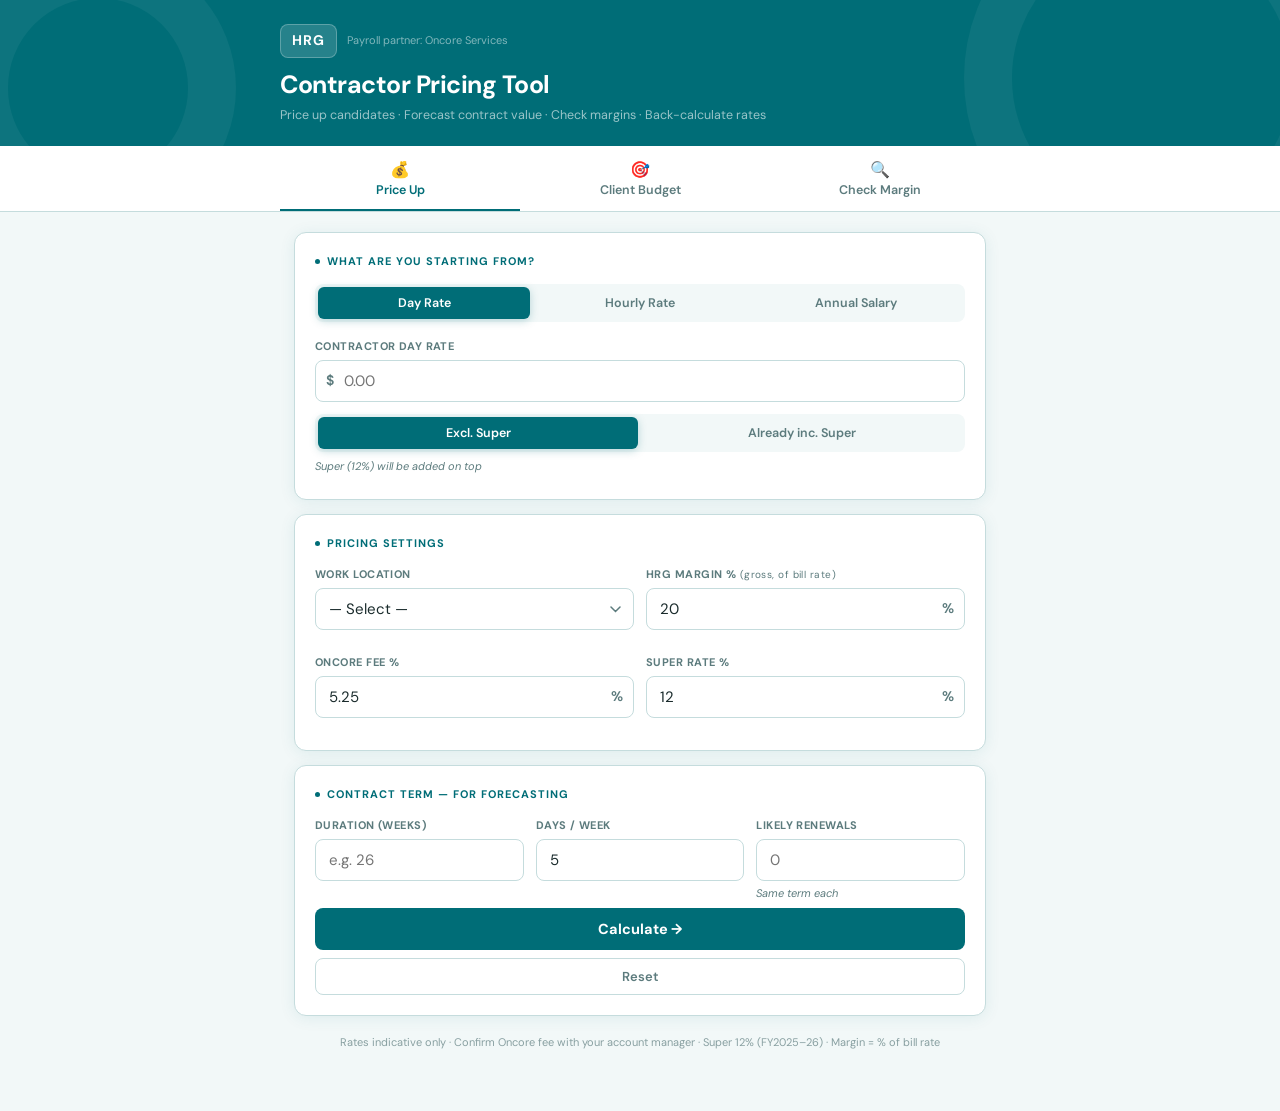
==== index.html @ c8c790e3 "Add files via upload" ====
<!DOCTYPE html>
<html lang="en">
<head>
<meta charset="UTF-8">
<meta name="viewport" content="width=device-width, initial-scale=1.0">
<title>HRG Contractor Pricing Tool</title>
<link href="https://fonts.googleapis.com/css2?family=DM+Sans:wght@300;400;500;600;700&family=DM+Mono:wght@400;500&display=swap" rel="stylesheet">
<style>
:root {
  --teal:#006D77;--teal-dark:#004E56;--teal-light:#E3F3F4;
  --slate:#1A2B2C;--muted:#5C7B7D;--border:#C5DCDD;
  --bg:#F2F8F8;--white:#FFFFFF;
  --good:#059669;--good-bg:#ECFDF5;--good-bd:#A7F3D0;
  --warn:#D97706;--warn-bg:#FFFBEB;--warn-bd:#FDE68A;
  --bad:#DC2626;--bad-bg:#FEF2F2;--bad-bd:#FECACA;
  --r:12px;--r-sm:8px;--sh:0 2px 16px rgba(0,109,119,0.09);
}
*{box-sizing:border-box;margin:0;padding:0;}
body{font-family:'DM Sans',sans-serif;background:var(--bg);color:var(--slate);font-size:15px;line-height:1.55;min-height:100vh;}
header{background:var(--teal);padding:24px 20px 20px;position:relative;overflow:hidden;}
header::before,header::after{content:'';position:absolute;border-radius:50%;border:48px solid rgba(255,255,255,0.05);}
header::before{width:280px;height:280px;top:-110px;right:-60px;}
header::after{width:180px;height:180px;bottom:-80px;left:-40px;}
.hdr{position:relative;z-index:1;max-width:720px;margin:0 auto;}
.hdr-top{display:flex;align-items:center;gap:10px;margin-bottom:8px;}
.badge{background:rgba(255,255,255,0.15);border:1px solid rgba(255,255,255,0.25);color:white;font-weight:700;font-size:14px;letter-spacing:0.06em;padding:5px 11px;border-radius:var(--r-sm);}
.partner{font-size:11px;color:rgba(255,255,255,0.5);}
header h1{font-size:clamp(19px,5vw,25px);font-weight:700;color:white;letter-spacing:-0.02em;}
header p{font-size:12.5px;color:rgba(255,255,255,0.6);margin-top:2px;}
.sc-bar{background:var(--white);border-bottom:1px solid var(--border);overflow-x:auto;scrollbar-width:none;}
.sc-bar::-webkit-scrollbar{display:none;}
.sc-inner{max-width:720px;margin:0 auto;display:flex;}
.sc-btn{flex:1;min-width:110px;padding:13px 8px 11px;border:none;background:none;font-family:'DM Sans',sans-serif;font-size:12.5px;font-weight:600;color:var(--muted);cursor:pointer;border-bottom:2.5px solid transparent;transition:all 0.16s;text-align:center;}
.sc-btn:hover{color:var(--teal);}
.sc-btn.active{color:var(--teal);border-bottom-color:var(--teal);}
.sc-icon{display:block;font-size:16px;margin-bottom:2px;}
main{max-width:720px;margin:0 auto;padding:20px 14px 60px;}
.panel{display:none;}.panel.active{display:block;}
.card{background:var(--white);border:1px solid var(--border);border-radius:var(--r);padding:20px;margin-bottom:14px;box-shadow:var(--sh);}
.ctitle{font-size:11px;font-weight:700;letter-spacing:0.09em;text-transform:uppercase;color:var(--teal);margin-bottom:14px;display:flex;align-items:center;gap:7px;}
.ctitle::before{content:'';display:block;width:5px;height:5px;border-radius:50%;background:var(--teal);flex-shrink:0;}
.seg{display:flex;gap:4px;background:var(--bg);border-radius:var(--r-sm);padding:3px;margin-bottom:16px;}
.seg-btn{flex:1;padding:8px 6px;border:none;border-radius:6px;background:transparent;font-family:'DM Sans',sans-serif;font-size:12.5px;font-weight:600;color:var(--muted);cursor:pointer;transition:all 0.15s;text-align:center;}
.seg-btn.active{background:var(--teal);color:white;box-shadow:0 2px 8px rgba(0,109,119,0.25);}
.g2{display:grid;grid-template-columns:1fr 1fr;gap:12px;}
.g3{display:grid;grid-template-columns:1fr 1fr 1fr;gap:12px;}
@media(max-width:480px){.g3{grid-template-columns:1fr 1fr;}}
.fr{margin-bottom:12px;}.fr:last-child{margin-bottom:0;}
label{display:block;font-size:11px;font-weight:700;text-transform:uppercase;letter-spacing:0.04em;color:var(--muted);margin-bottom:5px;}
.iw{position:relative;}
.ipfx{position:absolute;left:11px;top:50%;transform:translateY(-50%);color:var(--muted);font-weight:600;font-size:14px;pointer-events:none;}
.isfx{position:absolute;right:11px;top:50%;transform:translateY(-50%);color:var(--muted);font-weight:600;font-size:14px;pointer-events:none;}
input[type=number],select{width:100%;padding:10px 13px;border:1.5px solid var(--border);border-radius:var(--r-sm);font-family:'DM Sans',sans-serif;font-size:15px;color:var(--slate);background:var(--white);outline:none;transition:border-color 0.14s;-moz-appearance:textfield;appearance:none;}
input[type=number]::-webkit-inner-spin-button{-webkit-appearance:none;}
input:focus,select:focus{border-color:var(--teal);}
.hpfx input{padding-left:28px;}.hsfx input{padding-right:34px;}
select{background-image:url("data:image/svg+xml,%3Csvg xmlns='http://www.w3.org/2000/svg' width='11' height='7'%3E%3Cpath d='M1 1l4.5 4.5L10 1' stroke='%235C7B7D' stroke-width='1.5' fill='none' stroke-linecap='round'/%3E%3C/svg%3E");background-repeat:no-repeat;background-position:right 12px center;padding-right:32px;cursor:pointer;}
.hint{font-size:11px;color:var(--muted);margin-top:4px;font-style:italic;}
.btn{width:100%;padding:12px;background:var(--teal);color:white;border:none;border-radius:var(--r-sm);font-family:'DM Sans',sans-serif;font-size:14.5px;font-weight:700;cursor:pointer;transition:all 0.16s;margin-top:6px;}
.btn:hover{background:var(--teal-dark);box-shadow:0 4px 14px rgba(0,109,119,0.25);}
.btn:active{transform:scale(0.99);}
.btn-ghost{width:100%;padding:9px;background:transparent;color:var(--muted);border:1.5px solid var(--border);border-radius:var(--r-sm);font-family:'DM Sans',sans-serif;font-size:13px;font-weight:600;cursor:pointer;transition:all 0.14s;margin-top:8px;}
.btn-ghost:hover{border-color:var(--teal);color:var(--teal);}
.infobox{background:var(--teal-light);border:1px solid var(--border);border-left:3px solid var(--teal);border-radius:var(--r-sm);padding:10px 13px;font-size:12.5px;color:var(--muted);margin-bottom:14px;line-height:1.5;}
.infobox strong{color:var(--teal);}
/* Results */
.rhero{background:var(--teal);border-radius:var(--r);padding:20px;margin-bottom:14px;display:none;}
.rhero.show{display:block;animation:up 0.25s ease;}
.rh-lbl{font-size:10.5px;font-weight:700;letter-spacing:0.1em;text-transform:uppercase;color:rgba(255,255,255,0.55);margin-bottom:14px;}
.hg{display:grid;grid-template-columns:repeat(3,1fr);gap:10px;margin-bottom:16px;}
@media(max-width:400px){.hg{grid-template-columns:1fr 1fr;}}
.hn{background:rgba(255,255,255,0.1);border-radius:var(--r-sm);padding:12px 10px;text-align:center;}
.hn.hl{background:rgba(255,255,255,0.2);}
.hn .v{font-family:'DM Mono',monospace;font-size:clamp(15px,4vw,21px);font-weight:500;color:white;display:block;line-height:1.2;}
.hn.hl .v{font-size:clamp(18px,5vw,25px);}
.hn .l{font-size:10px;font-weight:700;color:rgba(255,255,255,0.5);text-transform:uppercase;letter-spacing:0.06em;display:block;margin-top:4px;}
.bkd{background:rgba(0,0,0,0.15);border-radius:var(--r-sm);overflow:hidden;}
.br{display:flex;align-items:center;padding:8px 13px;font-size:13px;border-bottom:1px solid rgba(255,255,255,0.05);}
.br:last-child{border-bottom:none;}
.br .n{flex:1;color:rgba(255,255,255,0.7);}
.br .p{color:rgba(255,255,255,0.4);font-size:11px;font-family:'DM Mono',monospace;margin-right:10px;}
.br .a{font-family:'DM Mono',monospace;color:white;font-weight:500;min-width:76px;text-align:right;}
.br.sub{background:rgba(255,255,255,0.07);}.br.sub .n{font-weight:700;color:white;}
.br.mr .n{color:#6EE7B7;font-weight:600;}.br.mr .a{color:#6EE7B7;font-weight:700;}
.br.bl{background:rgba(255,255,255,0.16);}.br.bl .n{font-weight:700;color:white;font-size:14px;}.br.bl .a{font-size:16px;font-weight:700;}
.gm-row{display:flex;align-items:center;justify-content:space-between;margin-top:13px;flex-wrap:wrap;gap:6px;}
.gm-pill{display:inline-flex;align-items:center;gap:5px;border-radius:20px;padding:4px 11px;font-size:12px;font-weight:700;}
.net-note{font-size:11px;color:rgba(255,255,255,0.45);}
/* Forecast */
.fcard{background:var(--white);border:1px solid var(--border);border-radius:var(--r);overflow:hidden;margin-bottom:14px;display:none;box-shadow:var(--sh);}
.fcard.show{display:block;animation:up 0.25s ease;}
.fc-hdr{background:var(--teal);padding:12px 18px;font-size:11px;font-weight:700;letter-spacing:0.09em;text-transform:uppercase;color:rgba(255,255,255,0.8);}
.ft{width:100%;border-collapse:collapse;}
.ft th{background:var(--teal-light);padding:8px 14px;font-size:11px;font-weight:700;text-transform:uppercase;letter-spacing:0.06em;color:var(--teal);text-align:right;border-bottom:1px solid var(--border);}
.ft th:first-child{text-align:left;}
.ft td{padding:9px 14px;font-size:13px;font-family:'DM Mono',monospace;text-align:right;color:var(--slate);border-bottom:1px solid var(--border);}
.ft td:first-child{font-family:'DM Sans',sans-serif;font-weight:600;color:var(--muted);text-align:left;}
.ft tr:last-child td{border-bottom:none;}
.ft tr.tot td{background:var(--teal-light);font-weight:700;color:var(--teal);}
.ft tr.tot td:first-child{color:var(--teal);}
.ft tr.net td{color:var(--good);font-weight:700;}
.ft tr.net td:first-child{color:var(--good);}
/* Margin check */
.mcr{background:var(--white);border:1.5px solid var(--border);border-radius:var(--r);overflow:hidden;margin-bottom:14px;display:none;box-shadow:var(--sh);}
.mcr.show{display:block;animation:up 0.25s ease;}
.mc-top{padding:18px 20px;display:flex;align-items:center;justify-content:space-between;border-bottom:1px solid var(--border);}
.mc-top.good{background:var(--good-bg);border-color:var(--good-bd);}
.mc-top.warn{background:var(--warn-bg);border-color:var(--warn-bd);}
.mc-top.bad{background:var(--bad-bg);border-color:var(--bad-bd);}
.mc-pct{font-family:'DM Mono',monospace;font-size:38px;font-weight:500;line-height:1;}
.mc-pct.good{color:var(--good);}.mc-pct.warn{color:var(--warn);}.mc-pct.bad{color:var(--bad);}
.mc-sub{font-size:11.5px;font-weight:600;color:var(--muted);margin-top:3px;}
.verd{font-size:10.5px;font-weight:700;letter-spacing:0.08em;text-transform:uppercase;padding:5px 11px;border-radius:20px;}
.verd.good{background:var(--good-bg);color:var(--good);border:1px solid var(--good-bd);}
.verd.warn{background:var(--warn-bg);color:var(--warn);border:1px solid var(--warn-bd);}
.verd.bad{background:var(--bad-bg);color:var(--bad);border:1px solid var(--bad-bd);}
.mc-rows{padding:14px 18px;}
.mc-row{display:flex;justify-content:space-between;padding:7px 0;border-bottom:1px solid var(--border);font-size:13px;}
.mc-row:last-child{border-bottom:none;}
.mc-row .mn{color:var(--muted);}.mc-row .mv{font-family:'DM Mono',monospace;font-weight:500;color:var(--slate);}
.mc-row.mct{font-weight:700;}.mc-row.mct .mn,.mc-row.mct .mv{color:var(--slate);}
.mc-row.mcm .mv{color:var(--good);font-weight:700;}.mc-row.mcm .mn{color:var(--good);font-weight:600;}
/* Back-calc result */
.bcr{background:var(--white);border:1.5px solid var(--border);border-radius:var(--r);display:none;margin-bottom:14px;box-shadow:var(--sh);overflow:hidden;}
.bcr.show{display:block;animation:up 0.25s ease;}
.bc-top{background:var(--teal);padding:16px 18px;}
.bc-ans{font-family:'DM Mono',monospace;font-size:32px;font-weight:500;color:white;}
.bc-lbl{font-size:12px;color:rgba(255,255,255,0.6);margin-top:2px;font-weight:600;}
.bc-rows{padding:14px 18px;}
@keyframes up{from{opacity:0;transform:translateY(10px);}to{opacity:1;transform:translateY(0);}}
.disc{text-align:center;font-size:11px;color:var(--muted);padding-top:4px;opacity:0.7;}
</style>
</head>
<body>

<header>
  <div class="hdr">
    <div class="hdr-top">
      <span class="badge">HRG</span>
      <span class="partner">Payroll partner: Oncore Services</span>
    </div>
    <h1>Contractor Pricing Tool</h1>
    <p>Price up candidates · Forecast contract value · Check margins · Back-calculate rates</p>
  </div>
</header>

<div class="sc-bar">
  <div class="sc-inner">
    <button class="sc-btn active" onclick="switchTab('price',this)"><span class="sc-icon">💰</span>Price Up</button>
    <button class="sc-btn" onclick="switchTab('budget',this)"><span class="sc-icon">🎯</span>Client Budget</button>
    <button class="sc-btn" onclick="switchTab('check',this)"><span class="sc-icon">🔍</span>Check Margin</button>
  </div>
</div>

<main>

<!-- ═══ TAB 1: PRICE UP ═══ -->
<div class="panel active" id="panel-price">

  <div class="card">
    <div class="ctitle">What are you starting from?</div>
    <div class="seg" id="seg-input">
      <button class="seg-btn active" onclick="setInputMode('day')">Day Rate</button>
      <button class="seg-btn" onclick="setInputMode('hourly')">Hourly Rate</button>
      <button class="seg-btn" onclick="setInputMode('salary')">Annual Salary</button>
    </div>

    <div id="rate-inputs">
      <div class="fr">
        <label id="rate-lbl">Contractor Day Rate</label>
        <div class="iw hpfx"><span class="ipfx">$</span>
          <input type="number" id="p-rate" placeholder="0.00" min="0" step="0.01" oninput="clearPrice()">
        </div>
      </div>
      <div class="seg" id="seg-super">
        <button class="seg-btn active" onclick="setSuperMode('excl')">Excl. Super</button>
        <button class="seg-btn" onclick="setSuperMode('incl')">Already inc. Super</button>
      </div>
      <p class="hint" id="super-hint" style="margin-top:-10px;margin-bottom:4px">Super (12%) will be added on top</p>
    </div>

    <div id="salary-inputs" style="display:none">
      <div class="fr">
        <label>Annual Base Salary</label>
        <div class="iw hpfx"><span class="ipfx">$</span>
          <input type="number" id="p-salary" placeholder="e.g. 180000" min="0" step="1000" oninput="clearPrice()">
        </div>
        <p class="hint">÷ 220 working days = equivalent contractor day rate</p>
      </div>
      <div class="fr">
        <label>Candidate is currently</label>
        <div class="seg" id="seg-loading">
          <button class="seg-btn active" onclick="setLoading(false)">Contractor / PAYG / ABN</button>
          <button class="seg-btn" onclick="setLoading(true)">Permanent / FTC</button>
        </div>
        <p class="hint" id="loading-hint">No loading — day rate is their market equivalent</p>
      </div>
    </div>
  </div>

  <div class="card">
    <div class="ctitle">Pricing settings</div>
    <div class="g2">
      <div class="fr">
        <label>Work Location</label>
        <select id="p-loc" onchange="clearPrice()">
          <option value="">— Select —</option>
          <option value="NSW">NSW — 5.45%</option>
          <option value="VIC">VIC — 6.85%</option>
          <option value="QLD">QLD — 4.95%</option>
          <option value="ACT">ACT — 6.85%</option>
          <option value="NT">NT — 5.50%</option>
          <option value="SA">SA — 4.95%</option>
          <option value="TAS">TAS — 6.00%</option>
          <option value="WA">WA — 5.50%</option>
          <option value="NZ">NZ / PRT Exempt</option>
        </select>
      </div>
      <div class="fr">
        <label>HRG Margin % <span style="font-weight:400;text-transform:none;font-size:10px">(gross, of bill rate)</span></label>
        <div class="iw hsfx"><input type="number" id="p-margin" value="20" min="1" max="99" step="0.5" oninput="clearPrice()"><span class="isfx">%</span></div>
      </div>
      <div class="fr">
        <label>Oncore Fee %</label>
        <div class="iw hsfx"><input type="number" id="p-oncore" value="5.25" min="0" max="20" step="0.05"><span class="isfx">%</span></div>
      </div>
      <div class="fr">
        <label>Super Rate %</label>
        <div class="iw hsfx"><input type="number" id="p-super" value="12" min="0" max="30" step="0.5"><span class="isfx">%</span></div>
      </div>
    </div>
  </div>

  <div class="card">
    <div class="ctitle">Contract Term — for forecasting</div>
    <div class="g3">
      <div class="fr">
        <label>Duration (weeks)</label>
        <input type="number" id="p-weeks" placeholder="e.g. 26" min="1" max="520" step="1" oninput="clearPrice()">
      </div>
      <div class="fr">
        <label>Days / Week</label>
        <input type="number" id="p-dpw" value="5" min="1" max="7" step="0.5" oninput="clearPrice()">
      </div>
      <div class="fr">
        <label>Likely Renewals</label>
        <input type="number" id="p-renew" placeholder="0" min="0" max="10" step="1" oninput="clearPrice()">
        <p class="hint">Same term each</p>
      </div>
    </div>
    <button class="btn" onclick="calcPrice()">Calculate →</button>
    <button class="btn-ghost" onclick="resetPrice()">Reset</button>
  </div>

  <div class="rhero" id="price-hero">
    <div class="rh-lbl" id="ph-lbl"></div>
    <div class="hg" id="ph-heroes"></div>
    <div class="bkd" id="ph-bkd"></div>
    <div class="gm-row">
      <span class="gm-pill" id="ph-gm"></span>
      <span class="net-note" id="ph-net"></span>
    </div>
  </div>

  <div class="fcard" id="price-fc">
    <div class="fc-hdr" id="fc-hdr"></div>
    <div style="overflow-x:auto"><table class="ft" id="fc-tbl"></table></div>
  </div>

</div>

<!-- ═══ TAB 2: CLIENT BUDGET ═══ -->
<div class="panel" id="panel-budget">

  <div class="infobox">
    The client has a <strong>maximum rate</strong> they'll pay. Enter it to find the highest contractor rate you can offer and still hit your margin.
  </div>

  <div class="card">
    <div class="ctitle">Client's maximum rate</div>
    <div class="seg">
      <button class="seg-btn active" id="bc-day" onclick="setBCMode('day')">Day Rate</button>
      <button class="seg-btn" id="bc-hr" onclick="setBCMode('hourly')">Hourly Rate</button>
    </div>
    <div class="fr">
      <label id="bc-rl">Client Bill Rate ($/day)</label>
      <div class="iw hpfx"><span class="ipfx">$</span>
        <input type="number" id="bc-rate" placeholder="0.00" min="0" step="0.01" oninput="clearBudget()">
      </div>
    </div>
    <div class="g2">
      <div class="fr">
        <label>Work Location</label>
        <select id="bc-loc" onchange="clearBudget()">
          <option value="">— Select —</option>
          <option value="NSW">NSW — 5.45%</option>
          <option value="VIC">VIC — 6.85%</option>
          <option value="QLD">QLD — 4.95%</option>
          <option value="ACT">ACT — 6.85%</option>
          <option value="NT">NT — 5.50%</option>
          <option value="SA">SA — 4.95%</option>
          <option value="TAS">TAS — 6.00%</option>
          <option value="WA">WA — 5.50%</option>
          <option value="NZ">NZ / PRT Exempt</option>
        </select>
      </div>
      <div class="fr">
        <label>HRG Margin % <span style="font-weight:400;text-transform:none;font-size:10px">(gross, of bill rate)</span></label>
        <div class="iw hsfx"><input type="number" id="bc-margin" value="20" min="1" max="99" step="0.5" oninput="clearBudget()"><span class="isfx">%</span></div>
      </div>
      <div class="fr">
        <label>Oncore Fee %</label>
        <div class="iw hsfx"><input type="number" id="bc-oncore" value="5.25" min="0" max="20" step="0.05"><span class="isfx">%</span></div>
      </div>
      <div class="fr">
        <label>Super Rate %</label>
        <div class="iw hsfx"><input type="number" id="bc-super" value="12" min="0" max="30" step="0.5"><span class="isfx">%</span></div>
      </div>
    </div>
    <button class="btn" onclick="calcBudget()">Find Max Contractor Rate →</button>
    <button class="btn-ghost" onclick="resetBudget()">Reset</button>
  </div>

  <div class="bcr" id="budget-res">
    <div class="bc-top">
      <div class="bc-ans" id="bc-ans"></div>
      <div class="bc-lbl" id="bc-lbl2"></div>
    </div>
    <div class="bc-rows" id="bc-rows"></div>
  </div>

</div>

<!-- ═══ TAB 3: CHECK MARGIN ═══ -->
<div class="panel" id="panel-check">

  <div class="infobox">
    Already have both rates agreed? Enter them to see your <strong>actual margin</strong> and whether this placement is profitable.
  </div>

  <div class="card">
    <div class="ctitle">Enter both rates</div>
    <div class="seg">
      <button class="seg-btn active" id="mc-day" onclick="setMCMode('day')">Day Rate</button>
      <button class="seg-btn" id="mc-hr" onclick="setMCMode('hourly')">Hourly Rate</button>
    </div>
    <div class="g2">
      <div class="fr">
        <label id="mc-crl">Candidate Rate inc. Super ($/day)</label>
        <div class="iw hpfx"><span class="ipfx">$</span>
          <input type="number" id="mc-cr" placeholder="0.00" min="0" step="0.01" oninput="clearCheck()">
        </div>
      </div>
      <div class="fr">
        <label id="mc-brl">Your Bill Rate to Client ($/day)</label>
        <div class="iw hpfx"><span class="ipfx">$</span>
          <input type="number" id="mc-br" placeholder="0.00" min="0" step="0.01" oninput="clearCheck()">
        </div>
      </div>
    </div>
    <div class="g2">
      <div class="fr">
        <label>Work Location</label>
        <select id="mc-loc" onchange="clearCheck()">
          <option value="">— Select —</option>
          <option value="NSW">NSW — 5.45%</option>
          <option value="VIC">VIC — 6.85%</option>
          <option value="QLD">QLD — 4.95%</option>
          <option value="ACT">ACT — 6.85%</option>
          <option value="NT">NT — 5.50%</option>
          <option value="SA">SA — 4.95%</option>
          <option value="TAS">TAS — 6.00%</option>
          <option value="WA">WA — 5.50%</option>
          <option value="NZ">NZ / PRT Exempt</option>
        </select>
      </div>
      <div class="fr">
        <label>Oncore Fee %</label>
        <div class="iw hsfx"><input type="number" id="mc-oncore" value="5.25" min="0" max="20" step="0.05"><span class="isfx">%</span></div>
      </div>
    </div>
    <button class="btn" onclick="calcCheck()">Check My Margin →</button>
    <button class="btn-ghost" onclick="resetCheck()">Reset</button>
  </div>

  <div class="mcr" id="check-res">
    <div class="mc-top" id="mc-top">
      <div>
        <div class="mc-pct" id="mc-pct"></div>
        <div class="mc-sub">Gross margin on bill rate</div>
      </div>
      <div class="verd" id="mc-verd"></div>
    </div>
    <div class="mc-rows" id="mc-rows"></div>
  </div>

</div>

<p class="disc">Rates indicative only · Confirm Oncore fee with your account manager · Super 12% (FY2025–26) · Margin = % of bill rate</p>

</main>

<script>
const PT={NSW:0.0545,VIC:0.0685,QLD:0.0495,ACT:0.0685,NT:0.055,SA:0.0495,TAS:0.06,WA:0.055,NZ:0};
const HPD=7.6;
let inputMode='day',superMode='excl',applyLoad=false,bcMode='day',mcMode='day';
const $=id=>document.getElementById(id);
const f=(n,d=2)=>n.toLocaleString('en-AU',{minimumFractionDigits:d,maximumFractionDigits:d});
const fd=n=>'$'+f(n,2);
const fp=(n,d=1)=>f(n*100,d)+'%';

function switchTab(name,btn){
  document.querySelectorAll('.panel').forEach(p=>p.classList.remove('active'));
  document.querySelectorAll('.sc-btn').forEach(b=>b.classList.remove('active'));
  $('panel-'+name).classList.add('active');
  btn.classList.add('active');
}

function setInputMode(m){
  inputMode=m;
  $('seg-input').querySelectorAll('.seg-btn').forEach((b,i)=>b.classList.toggle('active',['day','hourly','salary'][i]===m));
  $('rate-inputs').style.display=m==='salary'?'none':'block';
  $('salary-inputs').style.display=m==='salary'?'block':'none';
  $('rate-lbl').textContent=m==='hourly'?'Contractor Hourly Rate':'Contractor Day Rate';
  clearPrice();
}
function setSuperMode(m){
  superMode=m;
  $('seg-super').querySelectorAll('.seg-btn').forEach((b,i)=>b.classList.toggle('active',['excl','incl'][i]===m));
  $('super-hint').textContent=m==='excl'?'Super will be added on top':'Rate already includes super — no further super added';
  clearPrice();
}
function setLoading(v){
  applyLoad=v;
  $('seg-loading').querySelectorAll('.seg-btn').forEach((b,i)=>b.classList.toggle('active',[false,true][i]===v));
  $('loading-hint').textContent=v?'25% uplift applied — compensates for loss of perm entitlements':'No loading — rate is their current contractor market value';
  clearPrice();
}
function setBCMode(m){
  bcMode=m;
  $('bc-day').classList.toggle('active',m==='day');
  $('bc-hr').classList.toggle('active',m==='hourly');
  $('bc-rl').textContent=m==='day'?'Client Bill Rate ($/day)':'Client Bill Rate ($/hr)';
  clearBudget();
}
function setMCMode(m){
  mcMode=m;
  $('mc-day').classList.toggle('active',m==='day');
  $('mc-hr').classList.toggle('active',m==='hourly');
  const u=m==='day'?'$/day':'$/hr';
  $('mc-crl').textContent='Candidate Rate inc. Super ('+u+')';
  $('mc-brl').textContent='Your Bill Rate to Client ('+u+')';
  clearCheck();
}

function calcPrice(){
  const loc=$('p-loc').value;
  const margPct=parseFloat($('p-margin').value)/100;
  const oncPct=parseFloat($('p-oncore').value)/100;
  const supPct=parseFloat($('p-super').value)/100;
  const weeks=parseFloat($('p-weeks').value);
  const dpw=parseFloat($('p-dpw').value)||5;
  const renew=parseFloat($('p-renew').value)||0;
  if(!loc)return alert('Please select a work location.');
  if(isNaN(margPct)||margPct>=1)return alert('Please enter a valid margin %.');
  const pt=PT[loc]??0;

  // Resolve to day rate EXCL super
  let dayBase;
  if(inputMode==='salary'){
    const sal=parseFloat($('p-salary').value);
    if(isNaN(sal)||sal<=0)return alert('Please enter an annual salary.');
    dayBase=(sal/220)*(applyLoad?1.25:1);
  } else {
    const raw=parseFloat($('p-rate').value);
    if(isNaN(raw)||raw<=0)return alert('Please enter a rate.');
    const dayRaw=inputMode==='hourly'?raw*HPD:raw;
    dayBase=superMode==='incl'?dayRaw/(1+supPct):dayRaw;
  }

  const supAmt=dayBase*supPct;
  const ris=dayBase+supAmt;            // rate inc super
  const oncAmt=ris*oncPct;
  const ptAmt=ris*pt;
  const cost=ris+oncAmt+ptAmt;
  const bill=cost/(1-margPct);         // gross margin formula
  const margAmt=bill-cost;
  const hrBill=bill/HPD;
  const effGM=margAmt/bill;
  const netDay=margAmt-oncAmt;         // HRG keeps after paying Oncore

  const hero=$('price-hero');
  hero.classList.add('show');

  let lbl=loc+' · '+fp(margPct,1)+' HRG margin';
  if(inputMode==='salary') lbl+=(applyLoad?' · +25% loading':' · no loading');
  $('ph-lbl').textContent=lbl;

  $('ph-heroes').innerHTML=`
    <div class="hn"><span class="v">${fd(dayBase)}</span><span class="l">Candidate/day</span></div>
    <div class="hn hl"><span class="v">${fd(bill)}</span><span class="l">Bill Rate/day</span></div>
    <div class="hn"><span class="v">${fd(hrBill)}</span><span class="l">Bill Rate/hr</span></div>`;

  $('ph-bkd').innerHTML=`
    <div class="br"><span class="n">Candidate base rate /day</span><span class="p"></span><span class="a">${fd(dayBase)}</span></div>
    <div class="br"><span class="n">+ Super (${fp(supPct)})</span><span class="p"></span><span class="a">${fd(supAmt)}</span></div>
    <div class="br sub"><span class="n">Candidate inc. Super</span><span class="p"></span><span class="a">${fd(ris)}</span></div>
    <div class="br"><span class="n">+ Oncore fee</span><span class="p">${fp(oncPct)}</span><span class="a">${fd(oncAmt)}</span></div>
    <div class="br"><span class="n">+ Payroll Tax (${loc})</span><span class="p">${fp(pt)}</span><span class="a">${fd(ptAmt)}</span></div>
    <div class="br sub"><span class="n">Total cost to HRG</span><span class="p"></span><span class="a">${fd(cost)}</span></div>
    <div class="br mr"><span class="n">+ HRG Gross Margin</span><span class="p">${fp(margPct)} of bill rate</span><span class="a">${fd(margAmt)}</span></div>
    <div class="br bl"><span class="n">⚡ Bill Rate to Client</span><span class="p"></span><span class="a">${fd(bill)}</span></div>`;

  const gc=effGM>=0.18?'#6EE7B7':effGM>=0.12?'#FDE68A':'#FCA5A5';
  $('ph-gm').style.cssText=`color:${gc};border:1px solid ${gc}44;background:${gc}18`;
  $('ph-gm').textContent='✓ Effective GM: '+fp(effGM);
  $('ph-net').textContent='HRG nets after Oncore: '+fd(netDay)+'/day';

  // FORECAST
  if(!isNaN(weeks)&&weeks>0){
    const days=weeks*dpw;
    const totalBill=bill*days;
    const totalCost=cost*days;
    const totalOnc=oncAmt*days;
    const totalPT=ptAmt*days;
    const totalRIS=ris*days;
    const totalMarg=margAmt*days;
    const totalNet=netDay*days;
    const renewDays=renew*days;
    const totalWithRenew=days+renewDays;

    const fc=$('price-fc');
    fc.classList.add('show');
    $('fc-hdr').textContent=`${weeks}-week forecast · ${dpw} days/wk · ${Math.round(days)} days total`+(renew>0?` + ${renew}× renewal`:'');

    let renewRow='';
    if(renew>0){
      renewRow=`<tr class="net"><td>With ${renew} renewal(s) — total HRG net</td><td>—</td><td>—</td><td>${fd(netDay*totalWithRenew)}</td></tr>
      <tr class="net"><td>With ${renew} renewal(s) — total client billing</td><td>—</td><td>—</td><td>${fd(bill*totalWithRenew)}</td></tr>`;
    }
    $('fc-tbl').innerHTML=`
      <thead><tr><th>Item</th><th>Per Day</th><th>Per Week</th><th>Full Term (${Math.round(days)}d)</th></tr></thead>
      <tbody>
        <tr><td>Candidate cost (inc. Super)</td><td>${fd(ris)}</td><td>${fd(ris*dpw)}</td><td>${fd(totalRIS)}</td></tr>
        <tr><td>Oncore fee</td><td>${fd(oncAmt)}</td><td>${fd(oncAmt*dpw)}</td><td>${fd(totalOnc)}</td></tr>
        <tr><td>Payroll Tax (${loc})</td><td>${fd(ptAmt)}</td><td>${fd(ptAmt*dpw)}</td><td>${fd(totalPT)}</td></tr>
        <tr class="tot"><td>Total cost to HRG</td><td>${fd(cost)}</td><td>${fd(cost*dpw)}</td><td>${fd(totalCost)}</td></tr>
        <tr class="tot"><td>Client billing (revenue)</td><td>${fd(bill)}</td><td>${fd(bill*dpw)}</td><td>${fd(totalBill)}</td></tr>
        <tr><td>HRG gross margin (${fp(margPct,1)})</td><td>${fd(margAmt)}</td><td>${fd(margAmt*dpw)}</td><td>${fd(totalMarg)}</td></tr>
        <tr><td>Less Oncore</td><td>-${fd(oncAmt)}</td><td>-${fd(oncAmt*dpw)}</td><td>-${fd(totalOnc)}</td></tr>
        <tr class="net"><td>HRG net margin</td><td>${fd(netDay)}</td><td>${fd(netDay*dpw)}</td><td>${fd(totalNet)}</td></tr>
        ${renewRow}
      </tbody>`;
  }
}

function calcBudget(){
  const billRaw=parseFloat($('bc-rate').value);
  const loc=$('bc-loc').value;
  const margPct=parseFloat($('bc-margin').value)/100;
  const oncPct=parseFloat($('bc-oncore').value)/100;
  const supPct=parseFloat($('bc-super').value)/100;
  if(isNaN(billRaw)||billRaw<=0)return alert('Please enter a client bill rate.');
  if(!loc)return alert('Please select a work location.');
  if(margPct>=1)return alert('Margin must be less than 100%.');
  const pt=PT[loc]??0;

  const bill=bcMode==='hourly'?billRaw*HPD:billRaw;
  const billHr=bill/HPD;
  const cost=bill*(1-margPct);         // gross margin: cost = bill × (1-gm%)
  const margAmt=bill-cost;
  // cost = ris × (1 + pt + onc)
  const ris=cost/(1+pt+oncPct);
  const dayBase=ris/(1+supPct);
  const supAmt=ris-dayBase;
  const ptAmt=ris*pt;
  const oncAmt=ris*oncPct;
  const netDay=margAmt-oncAmt;
  const effGM=margAmt/bill;

  const res=$('budget-res');
  res.classList.add('show');
  $('bc-ans').textContent=fd(ris)+'/day  ·  '+fd(ris/HPD)+'/hr';
  $('bc-lbl2').textContent='Max contractor rate inc. Super — gives you '+fp(effGM)+' effective GM';

  $('bc-rows').innerHTML=`
    <div class="mc-row"><span class="mn">Client bill rate</span><span class="mv">${fd(bill)}/day · ${fd(billHr)}/hr</span></div>
    <div class="mc-row mct"><span class="mn">Max candidate inc. Super</span><span class="mv">${fd(ris)}/day</span></div>
    <div class="mc-row"><span class="mn">Base rate excl. Super (approx.)</span><span class="mv">${fd(dayBase)}/day · ${fd(dayBase/HPD)}/hr</span></div>
    <div class="mc-row"><span class="mn">Super component (${fp(supPct)})</span><span class="mv">${fd(supAmt)}/day</span></div>
    <div class="mc-row"><span class="mn">Payroll Tax — ${loc} (${fp(pt)})</span><span class="mv">${fd(ptAmt)}/day</span></div>
    <div class="mc-row"><span class="mn">Oncore Fee (${fp(oncPct)})</span><span class="mv">${fd(oncAmt)}/day</span></div>
    <div class="mc-row mct"><span class="mn">Total cost to HRG</span><span class="mv">${fd(cost)}/day</span></div>
    <div class="mc-row mcm"><span class="mn">HRG gross margin (${fp(margPct,1)})</span><span class="mv">${fd(margAmt)}/day</span></div>
    <div class="mc-row mcm"><span class="mn">HRG net after Oncore</span><span class="mv">+${fd(netDay)}/day · +${fd(netDay*5*48)}/yr est.</span></div>`;
}

function calcCheck(){
  const crRaw=parseFloat($('mc-cr').value);
  const brRaw=parseFloat($('mc-br').value);
  const loc=$('mc-loc').value;
  const oncPct=parseFloat($('mc-oncore').value)/100;
  if(isNaN(crRaw)||crRaw<=0)return alert('Please enter the candidate rate inc. Super.');
  if(isNaN(brRaw)||brRaw<=0)return alert('Please enter your bill rate.');
  if(!loc)return alert('Please select a work location.');
  const pt=PT[loc]??0;

  const cr=mcMode==='hourly'?crRaw*HPD:crRaw;
  const bill=mcMode==='hourly'?brRaw*HPD:brRaw;
  const ptAmt=cr*pt;
  const oncAmt=cr*oncPct;
  const cost=cr+ptAmt+oncAmt;
  const margAmt=bill-cost;
  const margPct=margAmt/bill;
  const netDay=margAmt-oncAmt;
  const annualNet=netDay*5*48;

  const cls=margPct>=0.15?'good':margPct>=0.08?'warn':'bad';
  const vv={good:'✓ Healthy',warn:'⚠ Thin margin',bad:'✗ Loss risk'};

  const res=$('check-res');
  res.classList.add('show');
  $('mc-top').className='mc-top '+cls;
  $('mc-pct').className='mc-pct '+cls;
  $('mc-pct').textContent=fp(margPct);
  $('mc-verd').className='verd '+cls;
  $('mc-verd').textContent=vv[cls];

  $('mc-rows').innerHTML=`
    <div class="mc-row"><span class="mn">Candidate rate inc. Super</span><span class="mv">${fd(cr)}/day</span></div>
    <div class="mc-row"><span class="mn">Payroll Tax — ${loc} (${fp(pt)})</span><span class="mv">${fd(ptAmt)}/day</span></div>
    <div class="mc-row"><span class="mn">Oncore Fee (${fp(oncPct)})</span><span class="mv">${fd(oncAmt)}/day</span></div>
    <div class="mc-row mct"><span class="mn">Total cost to HRG</span><span class="mv">${fd(cost)}/day</span></div>
    <div class="mc-row mct"><span class="mn">Your bill rate</span><span class="mv">${fd(bill)}/day</span></div>
    <div class="mc-row mcm"><span class="mn">Your gross margin</span><span class="mv">${fp(margPct,1)} · ${fd(margAmt)}/day</span></div>
    <div class="mc-row mcm"><span class="mn">HRG net after Oncore</span><span class="mv">+${fd(netDay)}/day · +${fd(annualNet)}/yr est.</span></div>
    ${margPct<0?'<div class="mc-row" style="color:var(--bad);font-weight:700;font-size:13px">⚠ Bill rate is below cost — this placement loses money.</div>':''}`;
}

function clearPrice(){$('price-hero').classList.remove('show');$('price-fc').classList.remove('show');}
function clearBudget(){$('budget-res').classList.remove('show');}
function clearCheck(){$('check-res').classList.remove('show');}

function resetPrice(){
  $('p-rate').value='';$('p-salary').value='';
  $('p-weeks').value='';$('p-dpw').value=5;$('p-renew').value='';
  $('p-loc').value='';$('p-margin').value=20;$('p-super').value=12;
  setInputMode('day');setSuperMode('excl');setLoading(false);clearPrice();
}
function resetBudget(){$('bc-rate').value='';$('bc-loc').value='';$('bc-margin').value=20;clearBudget();}
function resetCheck(){$('mc-cr').value='';$('mc-br').value='';$('mc-loc').value='';clearCheck();}
</script>
</body>
</html>
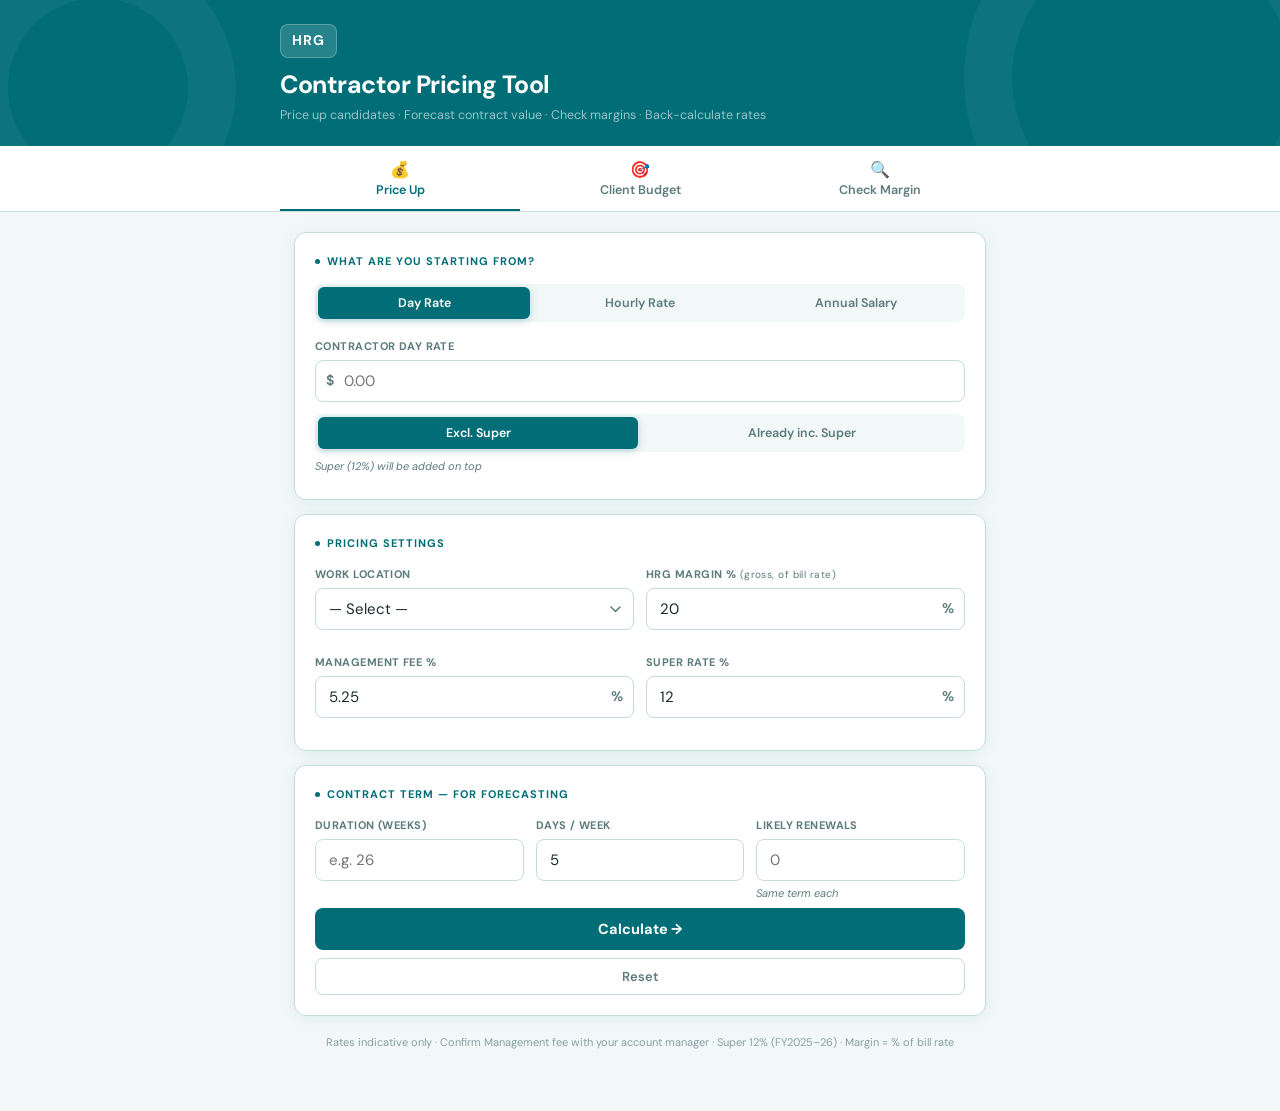
==== commit 30bd2f35: "Add files via upload" ====
--- a/index.html
+++ b/index.html
@@ -137,7 +137,7 @@
   <div class="hdr">
     <div class="hdr-top">
       <span class="badge">HRG</span>
-      <span class="partner">Payroll partner: Oncore Services</span>
+      
     </div>
     <h1>Contractor Pricing Tool</h1>
     <p>Price up candidates · Forecast contract value · Check margins · Back-calculate rates</p>
@@ -221,7 +221,7 @@
         <div class="iw hsfx"><input type="number" id="p-margin" value="20" min="1" max="99" step="0.5" oninput="clearPrice()"><span class="isfx">%</span></div>
       </div>
       <div class="fr">
-        <label>Oncore Fee %</label>
+        <label>Management Fee %</label>
         <div class="iw hsfx"><input type="number" id="p-oncore" value="5.25" min="0" max="20" step="0.05"><span class="isfx">%</span></div>
       </div>
       <div class="fr">
@@ -309,7 +309,7 @@
         <div class="iw hsfx"><input type="number" id="bc-margin" value="20" min="1" max="99" step="0.5" oninput="clearBudget()"><span class="isfx">%</span></div>
       </div>
       <div class="fr">
-        <label>Oncore Fee %</label>
+        <label>Management Fee %</label>
         <div class="iw hsfx"><input type="number" id="bc-oncore" value="5.25" min="0" max="20" step="0.05"><span class="isfx">%</span></div>
       </div>
       <div class="fr">
@@ -375,7 +375,7 @@
         </select>
       </div>
       <div class="fr">
-        <label>Oncore Fee %</label>
+        <label>Management Fee %</label>
         <div class="iw hsfx"><input type="number" id="mc-oncore" value="5.25" min="0" max="20" step="0.05"><span class="isfx">%</span></div>
       </div>
     </div>
@@ -396,7 +396,7 @@
 
 </div>
 
-<p class="disc">Rates indicative only · Confirm Oncore fee with your account manager · Super 12% (FY2025–26) · Margin = % of bill rate</p>
+<p class="disc">Rates indicative only · Confirm Management fee with your account manager · Super 12% (FY2025–26) · Margin = % of bill rate</p>
 
 </main>
 
@@ -487,7 +487,7 @@
   const margAmt=bill-cost;
   const hrBill=bill/HPD;
   const effGM=margAmt/bill;
-  const netDay=margAmt-oncAmt;         // HRG keeps after paying Oncore
+  const netDay=margAmt-oncAmt;         // HRG net after management fee
 
   const hero=$('price-hero');
   hero.classList.add('show');
@@ -505,7 +505,7 @@
     <div class="br"><span class="n">Candidate base rate /day</span><span class="p"></span><span class="a">${fd(dayBase)}</span></div>
     <div class="br"><span class="n">+ Super (${fp(supPct)})</span><span class="p"></span><span class="a">${fd(supAmt)}</span></div>
     <div class="br sub"><span class="n">Candidate inc. Super</span><span class="p"></span><span class="a">${fd(ris)}</span></div>
-    <div class="br"><span class="n">+ Oncore fee</span><span class="p">${fp(oncPct)}</span><span class="a">${fd(oncAmt)}</span></div>
+    <div class="br"><span class="n">+ Management fee</span><span class="p">${fp(oncPct)}</span><span class="a">${fd(oncAmt)}</span></div>
     <div class="br"><span class="n">+ Payroll Tax (${loc})</span><span class="p">${fp(pt)}</span><span class="a">${fd(ptAmt)}</span></div>
     <div class="br sub"><span class="n">Total cost to HRG</span><span class="p"></span><span class="a">${fd(cost)}</span></div>
     <div class="br mr"><span class="n">+ HRG Gross Margin</span><span class="p">${fp(margPct)} of bill rate</span><span class="a">${fd(margAmt)}</span></div>
@@ -514,7 +514,7 @@
   const gc=effGM>=0.18?'#6EE7B7':effGM>=0.12?'#FDE68A':'#FCA5A5';
   $('ph-gm').style.cssText=`color:${gc};border:1px solid ${gc}44;background:${gc}18`;
   $('ph-gm').textContent='✓ Effective GM: '+fp(effGM);
-  $('ph-net').textContent='HRG nets after Oncore: '+fd(netDay)+'/day';
+  $('ph-net').textContent='HRG net after mgmt fee: '+fd(netDay)+'/day';
 
   // FORECAST
   if(!isNaN(weeks)&&weeks>0){
@@ -542,12 +542,12 @@
       <thead><tr><th>Item</th><th>Per Day</th><th>Per Week</th><th>Full Term (${Math.round(days)}d)</th></tr></thead>
       <tbody>
         <tr><td>Candidate cost (inc. Super)</td><td>${fd(ris)}</td><td>${fd(ris*dpw)}</td><td>${fd(totalRIS)}</td></tr>
-        <tr><td>Oncore fee</td><td>${fd(oncAmt)}</td><td>${fd(oncAmt*dpw)}</td><td>${fd(totalOnc)}</td></tr>
+        <tr><td>Management fee</td><td>${fd(oncAmt)}</td><td>${fd(oncAmt*dpw)}</td><td>${fd(totalOnc)}</td></tr>
         <tr><td>Payroll Tax (${loc})</td><td>${fd(ptAmt)}</td><td>${fd(ptAmt*dpw)}</td><td>${fd(totalPT)}</td></tr>
         <tr class="tot"><td>Total cost to HRG</td><td>${fd(cost)}</td><td>${fd(cost*dpw)}</td><td>${fd(totalCost)}</td></tr>
         <tr class="tot"><td>Client billing (revenue)</td><td>${fd(bill)}</td><td>${fd(bill*dpw)}</td><td>${fd(totalBill)}</td></tr>
         <tr><td>HRG gross margin (${fp(margPct,1)})</td><td>${fd(margAmt)}</td><td>${fd(margAmt*dpw)}</td><td>${fd(totalMarg)}</td></tr>
-        <tr><td>Less Oncore</td><td>-${fd(oncAmt)}</td><td>-${fd(oncAmt*dpw)}</td><td>-${fd(totalOnc)}</td></tr>
+        <tr><td>Less mgmt fee</td><td>-${fd(oncAmt)}</td><td>-${fd(oncAmt*dpw)}</td><td>-${fd(totalOnc)}</td></tr>
         <tr class="net"><td>HRG net margin</td><td>${fd(netDay)}</td><td>${fd(netDay*dpw)}</td><td>${fd(totalNet)}</td></tr>
         ${renewRow}
       </tbody>`;
@@ -589,10 +589,10 @@
     <div class="mc-row"><span class="mn">Base rate excl. Super (approx.)</span><span class="mv">${fd(dayBase)}/day · ${fd(dayBase/HPD)}/hr</span></div>
     <div class="mc-row"><span class="mn">Super component (${fp(supPct)})</span><span class="mv">${fd(supAmt)}/day</span></div>
     <div class="mc-row"><span class="mn">Payroll Tax — ${loc} (${fp(pt)})</span><span class="mv">${fd(ptAmt)}/day</span></div>
-    <div class="mc-row"><span class="mn">Oncore Fee (${fp(oncPct)})</span><span class="mv">${fd(oncAmt)}/day</span></div>
+    <div class="mc-row"><span class="mn">Management Fee (${fp(oncPct)})</span><span class="mv">${fd(oncAmt)}/day</span></div>
     <div class="mc-row mct"><span class="mn">Total cost to HRG</span><span class="mv">${fd(cost)}/day</span></div>
     <div class="mc-row mcm"><span class="mn">HRG gross margin (${fp(margPct,1)})</span><span class="mv">${fd(margAmt)}/day</span></div>
-    <div class="mc-row mcm"><span class="mn">HRG net after Oncore</span><span class="mv">+${fd(netDay)}/day · +${fd(netDay*5*48)}/yr est.</span></div>`;
+    <div class="mc-row mcm"><span class="mn">HRG net after mgmt fee</span><span class="mv">+${fd(netDay)}/day · +${fd(netDay*5*48)}/yr est.</span></div>`;
 }
 
 function calcCheck(){
@@ -629,11 +629,11 @@
   $('mc-rows').innerHTML=`
     <div class="mc-row"><span class="mn">Candidate rate inc. Super</span><span class="mv">${fd(cr)}/day</span></div>
     <div class="mc-row"><span class="mn">Payroll Tax — ${loc} (${fp(pt)})</span><span class="mv">${fd(ptAmt)}/day</span></div>
-    <div class="mc-row"><span class="mn">Oncore Fee (${fp(oncPct)})</span><span class="mv">${fd(oncAmt)}/day</span></div>
+    <div class="mc-row"><span class="mn">Management Fee (${fp(oncPct)})</span><span class="mv">${fd(oncAmt)}/day</span></div>
     <div class="mc-row mct"><span class="mn">Total cost to HRG</span><span class="mv">${fd(cost)}/day</span></div>
     <div class="mc-row mct"><span class="mn">Your bill rate</span><span class="mv">${fd(bill)}/day</span></div>
     <div class="mc-row mcm"><span class="mn">Your gross margin</span><span class="mv">${fp(margPct,1)} · ${fd(margAmt)}/day</span></div>
-    <div class="mc-row mcm"><span class="mn">HRG net after Oncore</span><span class="mv">+${fd(netDay)}/day · +${fd(annualNet)}/yr est.</span></div>
+    <div class="mc-row mcm"><span class="mn">HRG net after mgmt fee</span><span class="mv">+${fd(netDay)}/day · +${fd(annualNet)}/yr est.</span></div>
     ${margPct<0?'<div class="mc-row" style="color:var(--bad);font-weight:700;font-size:13px">⚠ Bill rate is below cost — this placement loses money.</div>':''}`;
 }
 
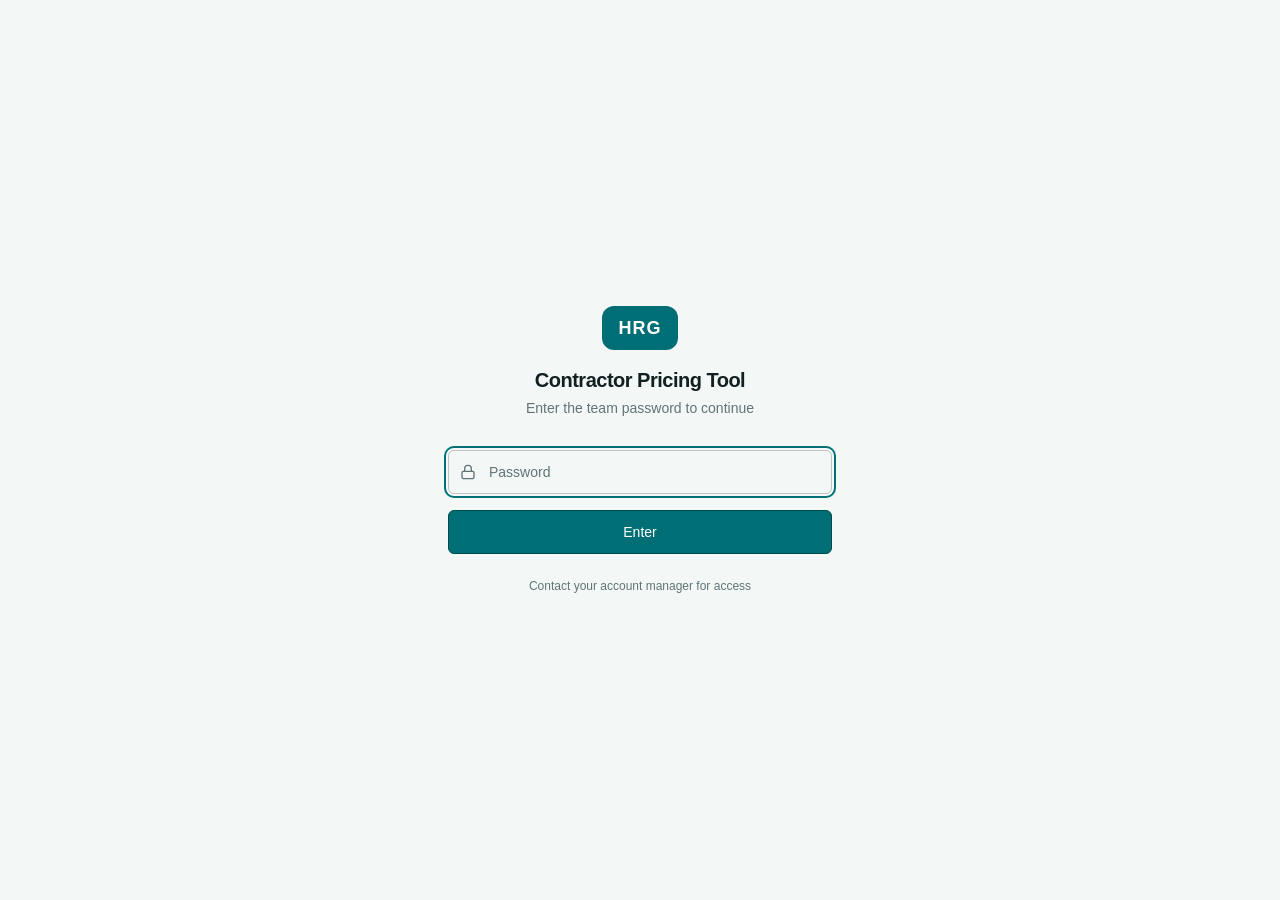
==== commit 43316ec6: "Replace with Perplexity version - fixed calculations, teal rebrand, all features" ====
--- a/index.html
+++ b/index.html
@@ -1,654 +1,16 @@
 <!DOCTYPE html>
 <html lang="en">
-<head>
-<meta charset="UTF-8">
-<meta name="viewport" content="width=device-width, initial-scale=1.0">
-<title>HRG Contractor Pricing Tool</title>
-<link href="https://fonts.googleapis.com/css2?family=DM+Sans:wght@300;400;500;600;700&family=DM+Mono:wght@400;500&display=swap" rel="stylesheet">
-<style>
-:root {
-  --teal:#006D77;--teal-dark:#004E56;--teal-light:#E3F3F4;
-  --slate:#1A2B2C;--muted:#5C7B7D;--border:#C5DCDD;
-  --bg:#F2F8F8;--white:#FFFFFF;
-  --good:#059669;--good-bg:#ECFDF5;--good-bd:#A7F3D0;
-  --warn:#D97706;--warn-bg:#FFFBEB;--warn-bd:#FDE68A;
-  --bad:#DC2626;--bad-bg:#FEF2F2;--bad-bd:#FECACA;
-  --r:12px;--r-sm:8px;--sh:0 2px 16px rgba(0,109,119,0.09);
-}
-*{box-sizing:border-box;margin:0;padding:0;}
-body{font-family:'DM Sans',sans-serif;background:var(--bg);color:var(--slate);font-size:15px;line-height:1.55;min-height:100vh;}
-header{background:var(--teal);padding:24px 20px 20px;position:relative;overflow:hidden;}
-header::before,header::after{content:'';position:absolute;border-radius:50%;border:48px solid rgba(255,255,255,0.05);}
-header::before{width:280px;height:280px;top:-110px;right:-60px;}
-header::after{width:180px;height:180px;bottom:-80px;left:-40px;}
-.hdr{position:relative;z-index:1;max-width:720px;margin:0 auto;}
-.hdr-top{display:flex;align-items:center;gap:10px;margin-bottom:8px;}
-.badge{background:rgba(255,255,255,0.15);border:1px solid rgba(255,255,255,0.25);color:white;font-weight:700;font-size:14px;letter-spacing:0.06em;padding:5px 11px;border-radius:var(--r-sm);}
-.partner{font-size:11px;color:rgba(255,255,255,0.5);}
-header h1{font-size:clamp(19px,5vw,25px);font-weight:700;color:white;letter-spacing:-0.02em;}
-header p{font-size:12.5px;color:rgba(255,255,255,0.6);margin-top:2px;}
-.sc-bar{background:var(--white);border-bottom:1px solid var(--border);overflow-x:auto;scrollbar-width:none;}
-.sc-bar::-webkit-scrollbar{display:none;}
-.sc-inner{max-width:720px;margin:0 auto;display:flex;}
-.sc-btn{flex:1;min-width:110px;padding:13px 8px 11px;border:none;background:none;font-family:'DM Sans',sans-serif;font-size:12.5px;font-weight:600;color:var(--muted);cursor:pointer;border-bottom:2.5px solid transparent;transition:all 0.16s;text-align:center;}
-.sc-btn:hover{color:var(--teal);}
-.sc-btn.active{color:var(--teal);border-bottom-color:var(--teal);}
-.sc-icon{display:block;font-size:16px;margin-bottom:2px;}
-main{max-width:720px;margin:0 auto;padding:20px 14px 60px;}
-.panel{display:none;}.panel.active{display:block;}
-.card{background:var(--white);border:1px solid var(--border);border-radius:var(--r);padding:20px;margin-bottom:14px;box-shadow:var(--sh);}
-.ctitle{font-size:11px;font-weight:700;letter-spacing:0.09em;text-transform:uppercase;color:var(--teal);margin-bottom:14px;display:flex;align-items:center;gap:7px;}
-.ctitle::before{content:'';display:block;width:5px;height:5px;border-radius:50%;background:var(--teal);flex-shrink:0;}
-.seg{display:flex;gap:4px;background:var(--bg);border-radius:var(--r-sm);padding:3px;margin-bottom:16px;}
-.seg-btn{flex:1;padding:8px 6px;border:none;border-radius:6px;background:transparent;font-family:'DM Sans',sans-serif;font-size:12.5px;font-weight:600;color:var(--muted);cursor:pointer;transition:all 0.15s;text-align:center;}
-.seg-btn.active{background:var(--teal);color:white;box-shadow:0 2px 8px rgba(0,109,119,0.25);}
-.g2{display:grid;grid-template-columns:1fr 1fr;gap:12px;}
-.g3{display:grid;grid-template-columns:1fr 1fr 1fr;gap:12px;}
-@media(max-width:480px){.g3{grid-template-columns:1fr 1fr;}}
-.fr{margin-bottom:12px;}.fr:last-child{margin-bottom:0;}
-label{display:block;font-size:11px;font-weight:700;text-transform:uppercase;letter-spacing:0.04em;color:var(--muted);margin-bottom:5px;}
-.iw{position:relative;}
-.ipfx{position:absolute;left:11px;top:50%;transform:translateY(-50%);color:var(--muted);font-weight:600;font-size:14px;pointer-events:none;}
-.isfx{position:absolute;right:11px;top:50%;transform:translateY(-50%);color:var(--muted);font-weight:600;font-size:14px;pointer-events:none;}
-input[type=number],select{width:100%;padding:10px 13px;border:1.5px solid var(--border);border-radius:var(--r-sm);font-family:'DM Sans',sans-serif;font-size:15px;color:var(--slate);background:var(--white);outline:none;transition:border-color 0.14s;-moz-appearance:textfield;appearance:none;}
-input[type=number]::-webkit-inner-spin-button{-webkit-appearance:none;}
-input:focus,select:focus{border-color:var(--teal);}
-.hpfx input{padding-left:28px;}.hsfx input{padding-right:34px;}
-select{background-image:url("data:image/svg+xml,%3Csvg xmlns='http://www.w3.org/2000/svg' width='11' height='7'%3E%3Cpath d='M1 1l4.5 4.5L10 1' stroke='%235C7B7D' stroke-width='1.5' fill='none' stroke-linecap='round'/%3E%3C/svg%3E");background-repeat:no-repeat;background-position:right 12px center;padding-right:32px;cursor:pointer;}
-.hint{font-size:11px;color:var(--muted);margin-top:4px;font-style:italic;}
-.btn{width:100%;padding:12px;background:var(--teal);color:white;border:none;border-radius:var(--r-sm);font-family:'DM Sans',sans-serif;font-size:14.5px;font-weight:700;cursor:pointer;transition:all 0.16s;margin-top:6px;}
-.btn:hover{background:var(--teal-dark);box-shadow:0 4px 14px rgba(0,109,119,0.25);}
-.btn:active{transform:scale(0.99);}
-.btn-ghost{width:100%;padding:9px;background:transparent;color:var(--muted);border:1.5px solid var(--border);border-radius:var(--r-sm);font-family:'DM Sans',sans-serif;font-size:13px;font-weight:600;cursor:pointer;transition:all 0.14s;margin-top:8px;}
-.btn-ghost:hover{border-color:var(--teal);color:var(--teal);}
-.infobox{background:var(--teal-light);border:1px solid var(--border);border-left:3px solid var(--teal);border-radius:var(--r-sm);padding:10px 13px;font-size:12.5px;color:var(--muted);margin-bottom:14px;line-height:1.5;}
-.infobox strong{color:var(--teal);}
-/* Results */
-.rhero{background:var(--teal);border-radius:var(--r);padding:20px;margin-bottom:14px;display:none;}
-.rhero.show{display:block;animation:up 0.25s ease;}
-.rh-lbl{font-size:10.5px;font-weight:700;letter-spacing:0.1em;text-transform:uppercase;color:rgba(255,255,255,0.55);margin-bottom:14px;}
-.hg{display:grid;grid-template-columns:repeat(3,1fr);gap:10px;margin-bottom:16px;}
-@media(max-width:400px){.hg{grid-template-columns:1fr 1fr;}}
-.hn{background:rgba(255,255,255,0.1);border-radius:var(--r-sm);padding:12px 10px;text-align:center;}
-.hn.hl{background:rgba(255,255,255,0.2);}
-.hn .v{font-family:'DM Mono',monospace;font-size:clamp(15px,4vw,21px);font-weight:500;color:white;display:block;line-height:1.2;}
-.hn.hl .v{font-size:clamp(18px,5vw,25px);}
-.hn .l{font-size:10px;font-weight:700;color:rgba(255,255,255,0.5);text-transform:uppercase;letter-spacing:0.06em;display:block;margin-top:4px;}
-.bkd{background:rgba(0,0,0,0.15);border-radius:var(--r-sm);overflow:hidden;}
-.br{display:flex;align-items:center;padding:8px 13px;font-size:13px;border-bottom:1px solid rgba(255,255,255,0.05);}
-.br:last-child{border-bottom:none;}
-.br .n{flex:1;color:rgba(255,255,255,0.7);}
-.br .p{color:rgba(255,255,255,0.4);font-size:11px;font-family:'DM Mono',monospace;margin-right:10px;}
-.br .a{font-family:'DM Mono',monospace;color:white;font-weight:500;min-width:76px;text-align:right;}
-.br.sub{background:rgba(255,255,255,0.07);}.br.sub .n{font-weight:700;color:white;}
-.br.mr .n{color:#6EE7B7;font-weight:600;}.br.mr .a{color:#6EE7B7;font-weight:700;}
-.br.bl{background:rgba(255,255,255,0.16);}.br.bl .n{font-weight:700;color:white;font-size:14px;}.br.bl .a{font-size:16px;font-weight:700;}
-.gm-row{display:flex;align-items:center;justify-content:space-between;margin-top:13px;flex-wrap:wrap;gap:6px;}
-.gm-pill{display:inline-flex;align-items:center;gap:5px;border-radius:20px;padding:4px 11px;font-size:12px;font-weight:700;}
-.net-note{font-size:11px;color:rgba(255,255,255,0.45);}
-/* Forecast */
-.fcard{background:var(--white);border:1px solid var(--border);border-radius:var(--r);overflow:hidden;margin-bottom:14px;display:none;box-shadow:var(--sh);}
-.fcard.show{display:block;animation:up 0.25s ease;}
-.fc-hdr{background:var(--teal);padding:12px 18px;font-size:11px;font-weight:700;letter-spacing:0.09em;text-transform:uppercase;color:rgba(255,255,255,0.8);}
-.ft{width:100%;border-collapse:collapse;}
-.ft th{background:var(--teal-light);padding:8px 14px;font-size:11px;font-weight:700;text-transform:uppercase;letter-spacing:0.06em;color:var(--teal);text-align:right;border-bottom:1px solid var(--border);}
-.ft th:first-child{text-align:left;}
-.ft td{padding:9px 14px;font-size:13px;font-family:'DM Mono',monospace;text-align:right;color:var(--slate);border-bottom:1px solid var(--border);}
-.ft td:first-child{font-family:'DM Sans',sans-serif;font-weight:600;color:var(--muted);text-align:left;}
-.ft tr:last-child td{border-bottom:none;}
-.ft tr.tot td{background:var(--teal-light);font-weight:700;color:var(--teal);}
-.ft tr.tot td:first-child{color:var(--teal);}
-.ft tr.net td{color:var(--good);font-weight:700;}
-.ft tr.net td:first-child{color:var(--good);}
-/* Margin check */
-.mcr{background:var(--white);border:1.5px solid var(--border);border-radius:var(--r);overflow:hidden;margin-bottom:14px;display:none;box-shadow:var(--sh);}
-.mcr.show{display:block;animation:up 0.25s ease;}
-.mc-top{padding:18px 20px;display:flex;align-items:center;justify-content:space-between;border-bottom:1px solid var(--border);}
-.mc-top.good{background:var(--good-bg);border-color:var(--good-bd);}
-.mc-top.warn{background:var(--warn-bg);border-color:var(--warn-bd);}
-.mc-top.bad{background:var(--bad-bg);border-color:var(--bad-bd);}
-.mc-pct{font-family:'DM Mono',monospace;font-size:38px;font-weight:500;line-height:1;}
-.mc-pct.good{color:var(--good);}.mc-pct.warn{color:var(--warn);}.mc-pct.bad{color:var(--bad);}
-.mc-sub{font-size:11.5px;font-weight:600;color:var(--muted);margin-top:3px;}
-.verd{font-size:10.5px;font-weight:700;letter-spacing:0.08em;text-transform:uppercase;padding:5px 11px;border-radius:20px;}
-.verd.good{background:var(--good-bg);color:var(--good);border:1px solid var(--good-bd);}
-.verd.warn{background:var(--warn-bg);color:var(--warn);border:1px solid var(--warn-bd);}
-.verd.bad{background:var(--bad-bg);color:var(--bad);border:1px solid var(--bad-bd);}
-.mc-rows{padding:14px 18px;}
-.mc-row{display:flex;justify-content:space-between;padding:7px 0;border-bottom:1px solid var(--border);font-size:13px;}
-.mc-row:last-child{border-bottom:none;}
-.mc-row .mn{color:var(--muted);}.mc-row .mv{font-family:'DM Mono',monospace;font-weight:500;color:var(--slate);}
-.mc-row.mct{font-weight:700;}.mc-row.mct .mn,.mc-row.mct .mv{color:var(--slate);}
-.mc-row.mcm .mv{color:var(--good);font-weight:700;}.mc-row.mcm .mn{color:var(--good);font-weight:600;}
-/* Back-calc result */
-.bcr{background:var(--white);border:1.5px solid var(--border);border-radius:var(--r);display:none;margin-bottom:14px;box-shadow:var(--sh);overflow:hidden;}
-.bcr.show{display:block;animation:up 0.25s ease;}
-.bc-top{background:var(--teal);padding:16px 18px;}
-.bc-ans{font-family:'DM Mono',monospace;font-size:32px;font-weight:500;color:white;}
-.bc-lbl{font-size:12px;color:rgba(255,255,255,0.6);margin-top:2px;font-weight:600;}
-.bc-rows{padding:14px 18px;}
-@keyframes up{from{opacity:0;transform:translateY(10px);}to{opacity:1;transform:translateY(0);}}
-.disc{text-align:center;font-size:11px;color:var(--muted);padding-top:4px;opacity:0.7;}
-</style>
-</head>
-<body>
-
-<header>
-  <div class="hdr">
-    <div class="hdr-top">
-      <span class="badge">HRG</span>
-      
-    </div>
-    <h1>Contractor Pricing Tool</h1>
-    <p>Price up candidates · Forecast contract value · Check margins · Back-calculate rates</p>
-  </div>
-</header>
-
-<div class="sc-bar">
-  <div class="sc-inner">
-    <button class="sc-btn active" onclick="switchTab('price',this)"><span class="sc-icon">💰</span>Price Up</button>
-    <button class="sc-btn" onclick="switchTab('budget',this)"><span class="sc-icon">🎯</span>Client Budget</button>
-    <button class="sc-btn" onclick="switchTab('check',this)"><span class="sc-icon">🔍</span>Check Margin</button>
-  </div>
-</div>
-
-<main>
-
-<!-- ═══ TAB 1: PRICE UP ═══ -->
-<div class="panel active" id="panel-price">
-
-  <div class="card">
-    <div class="ctitle">What are you starting from?</div>
-    <div class="seg" id="seg-input">
-      <button class="seg-btn active" onclick="setInputMode('day')">Day Rate</button>
-      <button class="seg-btn" onclick="setInputMode('hourly')">Hourly Rate</button>
-      <button class="seg-btn" onclick="setInputMode('salary')">Annual Salary</button>
-    </div>
-
-    <div id="rate-inputs">
-      <div class="fr">
-        <label id="rate-lbl">Contractor Day Rate</label>
-        <div class="iw hpfx"><span class="ipfx">$</span>
-          <input type="number" id="p-rate" placeholder="0.00" min="0" step="0.01" oninput="clearPrice()">
-        </div>
-      </div>
-      <div class="seg" id="seg-super">
-        <button class="seg-btn active" onclick="setSuperMode('excl')">Excl. Super</button>
-        <button class="seg-btn" onclick="setSuperMode('incl')">Already inc. Super</button>
-      </div>
-      <p class="hint" id="super-hint" style="margin-top:-10px;margin-bottom:4px">Super (12%) will be added on top</p>
-    </div>
-
-    <div id="salary-inputs" style="display:none">
-      <div class="fr">
-        <label>Annual Base Salary</label>
-        <div class="iw hpfx"><span class="ipfx">$</span>
-          <input type="number" id="p-salary" placeholder="e.g. 180000" min="0" step="1000" oninput="clearPrice()">
-        </div>
-        <p class="hint">÷ 220 working days = equivalent contractor day rate</p>
-      </div>
-      <div class="fr">
-        <label>Candidate is currently</label>
-        <div class="seg" id="seg-loading">
-          <button class="seg-btn active" onclick="setLoading(false)">Contractor / PAYG / ABN</button>
-          <button class="seg-btn" onclick="setLoading(true)">Permanent / FTC</button>
-        </div>
-        <p class="hint" id="loading-hint">No loading — day rate is their market equivalent</p>
-      </div>
-    </div>
-  </div>
-
-  <div class="card">
-    <div class="ctitle">Pricing settings</div>
-    <div class="g2">
-      <div class="fr">
-        <label>Work Location</label>
-        <select id="p-loc" onchange="clearPrice()">
-          <option value="">— Select —</option>
-          <option value="NSW">NSW — 5.45%</option>
-          <option value="VIC">VIC — 6.85%</option>
-          <option value="QLD">QLD — 4.95%</option>
-          <option value="ACT">ACT — 6.85%</option>
-          <option value="NT">NT — 5.50%</option>
-          <option value="SA">SA — 4.95%</option>
-          <option value="TAS">TAS — 6.00%</option>
-          <option value="WA">WA — 5.50%</option>
-          <option value="NZ">NZ / PRT Exempt</option>
-        </select>
-      </div>
-      <div class="fr">
-        <label>HRG Margin % <span style="font-weight:400;text-transform:none;font-size:10px">(gross, of bill rate)</span></label>
-        <div class="iw hsfx"><input type="number" id="p-margin" value="20" min="1" max="99" step="0.5" oninput="clearPrice()"><span class="isfx">%</span></div>
-      </div>
-      <div class="fr">
-        <label>Management Fee %</label>
-        <div class="iw hsfx"><input type="number" id="p-oncore" value="5.25" min="0" max="20" step="0.05"><span class="isfx">%</span></div>
-      </div>
-      <div class="fr">
-        <label>Super Rate %</label>
-        <div class="iw hsfx"><input type="number" id="p-super" value="12" min="0" max="30" step="0.5"><span class="isfx">%</span></div>
-      </div>
-    </div>
-  </div>
-
-  <div class="card">
-    <div class="ctitle">Contract Term — for forecasting</div>
-    <div class="g3">
-      <div class="fr">
-        <label>Duration (weeks)</label>
-        <input type="number" id="p-weeks" placeholder="e.g. 26" min="1" max="520" step="1" oninput="clearPrice()">
-      </div>
-      <div class="fr">
-        <label>Days / Week</label>
-        <input type="number" id="p-dpw" value="5" min="1" max="7" step="0.5" oninput="clearPrice()">
-      </div>
-      <div class="fr">
-        <label>Likely Renewals</label>
-        <input type="number" id="p-renew" placeholder="0" min="0" max="10" step="1" oninput="clearPrice()">
-        <p class="hint">Same term each</p>
-      </div>
-    </div>
-    <button class="btn" onclick="calcPrice()">Calculate →</button>
-    <button class="btn-ghost" onclick="resetPrice()">Reset</button>
-  </div>
-
-  <div class="rhero" id="price-hero">
-    <div class="rh-lbl" id="ph-lbl"></div>
-    <div class="hg" id="ph-heroes"></div>
-    <div class="bkd" id="ph-bkd"></div>
-    <div class="gm-row">
-      <span class="gm-pill" id="ph-gm"></span>
-      <span class="net-note" id="ph-net"></span>
-    </div>
-  </div>
-
-  <div class="fcard" id="price-fc">
-    <div class="fc-hdr" id="fc-hdr"></div>
-    <div style="overflow-x:auto"><table class="ft" id="fc-tbl"></table></div>
-  </div>
-
-</div>
-
-<!-- ═══ TAB 2: CLIENT BUDGET ═══ -->
-<div class="panel" id="panel-budget">
-
-  <div class="infobox">
-    The client has a <strong>maximum rate</strong> they'll pay. Enter it to find the highest contractor rate you can offer and still hit your margin.
-  </div>
-
-  <div class="card">
-    <div class="ctitle">Client's maximum rate</div>
-    <div class="seg">
-      <button class="seg-btn active" id="bc-day" onclick="setBCMode('day')">Day Rate</button>
-      <button class="seg-btn" id="bc-hr" onclick="setBCMode('hourly')">Hourly Rate</button>
-    </div>
-    <div class="fr">
-      <label id="bc-rl">Client Bill Rate ($/day)</label>
-      <div class="iw hpfx"><span class="ipfx">$</span>
-        <input type="number" id="bc-rate" placeholder="0.00" min="0" step="0.01" oninput="clearBudget()">
-      </div>
-    </div>
-    <div class="g2">
-      <div class="fr">
-        <label>Work Location</label>
-        <select id="bc-loc" onchange="clearBudget()">
-          <option value="">— Select —</option>
-          <option value="NSW">NSW — 5.45%</option>
-          <option value="VIC">VIC — 6.85%</option>
-          <option value="QLD">QLD — 4.95%</option>
-          <option value="ACT">ACT — 6.85%</option>
-          <option value="NT">NT — 5.50%</option>
-          <option value="SA">SA — 4.95%</option>
-          <option value="TAS">TAS — 6.00%</option>
-          <option value="WA">WA — 5.50%</option>
-          <option value="NZ">NZ / PRT Exempt</option>
-        </select>
-      </div>
-      <div class="fr">
-        <label>HRG Margin % <span style="font-weight:400;text-transform:none;font-size:10px">(gross, of bill rate)</span></label>
-        <div class="iw hsfx"><input type="number" id="bc-margin" value="20" min="1" max="99" step="0.5" oninput="clearBudget()"><span class="isfx">%</span></div>
-      </div>
-      <div class="fr">
-        <label>Management Fee %</label>
-        <div class="iw hsfx"><input type="number" id="bc-oncore" value="5.25" min="0" max="20" step="0.05"><span class="isfx">%</span></div>
-      </div>
-      <div class="fr">
-        <label>Super Rate %</label>
-        <div class="iw hsfx"><input type="number" id="bc-super" value="12" min="0" max="30" step="0.5"><span class="isfx">%</span></div>
-      </div>
-    </div>
-    <button class="btn" onclick="calcBudget()">Find Max Contractor Rate →</button>
-    <button class="btn-ghost" onclick="resetBudget()">Reset</button>
-  </div>
-
-  <div class="bcr" id="budget-res">
-    <div class="bc-top">
-      <div class="bc-ans" id="bc-ans"></div>
-      <div class="bc-lbl" id="bc-lbl2"></div>
-    </div>
-    <div class="bc-rows" id="bc-rows"></div>
-  </div>
-
-</div>
-
-<!-- ═══ TAB 3: CHECK MARGIN ═══ -->
-<div class="panel" id="panel-check">
-
-  <div class="infobox">
-    Already have both rates agreed? Enter them to see your <strong>actual margin</strong> and whether this placement is profitable.
-  </div>
-
-  <div class="card">
-    <div class="ctitle">Enter both rates</div>
-    <div class="seg">
-      <button class="seg-btn active" id="mc-day" onclick="setMCMode('day')">Day Rate</button>
-      <button class="seg-btn" id="mc-hr" onclick="setMCMode('hourly')">Hourly Rate</button>
-    </div>
-    <div class="g2">
-      <div class="fr">
-        <label id="mc-crl">Candidate Rate inc. Super ($/day)</label>
-        <div class="iw hpfx"><span class="ipfx">$</span>
-          <input type="number" id="mc-cr" placeholder="0.00" min="0" step="0.01" oninput="clearCheck()">
-        </div>
-      </div>
-      <div class="fr">
-        <label id="mc-brl">Your Bill Rate to Client ($/day)</label>
-        <div class="iw hpfx"><span class="ipfx">$</span>
-          <input type="number" id="mc-br" placeholder="0.00" min="0" step="0.01" oninput="clearCheck()">
-        </div>
-      </div>
-    </div>
-    <div class="g2">
-      <div class="fr">
-        <label>Work Location</label>
-        <select id="mc-loc" onchange="clearCheck()">
-          <option value="">— Select —</option>
-          <option value="NSW">NSW — 5.45%</option>
-          <option value="VIC">VIC — 6.85%</option>
-          <option value="QLD">QLD — 4.95%</option>
-          <option value="ACT">ACT — 6.85%</option>
-          <option value="NT">NT — 5.50%</option>
-          <option value="SA">SA — 4.95%</option>
-          <option value="TAS">TAS — 6.00%</option>
-          <option value="WA">WA — 5.50%</option>
-          <option value="NZ">NZ / PRT Exempt</option>
-        </select>
-      </div>
-      <div class="fr">
-        <label>Management Fee %</label>
-        <div class="iw hsfx"><input type="number" id="mc-oncore" value="5.25" min="0" max="20" step="0.05"><span class="isfx">%</span></div>
-      </div>
-    </div>
-    <button class="btn" onclick="calcCheck()">Check My Margin →</button>
-    <button class="btn-ghost" onclick="resetCheck()">Reset</button>
-  </div>
-
-  <div class="mcr" id="check-res">
-    <div class="mc-top" id="mc-top">
-      <div>
-        <div class="mc-pct" id="mc-pct"></div>
-        <div class="mc-sub">Gross margin on bill rate</div>
-      </div>
-      <div class="verd" id="mc-verd"></div>
-    </div>
-    <div class="mc-rows" id="mc-rows"></div>
-  </div>
-
-</div>
-
-<p class="disc">Rates indicative only · Confirm Management fee with your account manager · Super 12% (FY2025–26) · Margin = % of bill rate</p>
-
-</main>
-
-<script>
-const PT={NSW:0.0545,VIC:0.0685,QLD:0.0495,ACT:0.0685,NT:0.055,SA:0.0495,TAS:0.06,WA:0.055,NZ:0};
-const HPD=7.6;
-let inputMode='day',superMode='excl',applyLoad=false,bcMode='day',mcMode='day';
-const $=id=>document.getElementById(id);
-const f=(n,d=2)=>n.toLocaleString('en-AU',{minimumFractionDigits:d,maximumFractionDigits:d});
-const fd=n=>'$'+f(n,2);
-const fp=(n,d=1)=>f(n*100,d)+'%';
-
-function switchTab(name,btn){
-  document.querySelectorAll('.panel').forEach(p=>p.classList.remove('active'));
-  document.querySelectorAll('.sc-btn').forEach(b=>b.classList.remove('active'));
-  $('panel-'+name).classList.add('active');
-  btn.classList.add('active');
-}
-
-function setInputMode(m){
-  inputMode=m;
-  $('seg-input').querySelectorAll('.seg-btn').forEach((b,i)=>b.classList.toggle('active',['day','hourly','salary'][i]===m));
-  $('rate-inputs').style.display=m==='salary'?'none':'block';
-  $('salary-inputs').style.display=m==='salary'?'block':'none';
-  $('rate-lbl').textContent=m==='hourly'?'Contractor Hourly Rate':'Contractor Day Rate';
-  clearPrice();
-}
-function setSuperMode(m){
-  superMode=m;
-  $('seg-super').querySelectorAll('.seg-btn').forEach((b,i)=>b.classList.toggle('active',['excl','incl'][i]===m));
-  $('super-hint').textContent=m==='excl'?'Super will be added on top':'Rate already includes super — no further super added';
-  clearPrice();
-}
-function setLoading(v){
-  applyLoad=v;
-  $('seg-loading').querySelectorAll('.seg-btn').forEach((b,i)=>b.classList.toggle('active',[false,true][i]===v));
-  $('loading-hint').textContent=v?'25% uplift applied — compensates for loss of perm entitlements':'No loading — rate is their current contractor market value';
-  clearPrice();
-}
-function setBCMode(m){
-  bcMode=m;
-  $('bc-day').classList.toggle('active',m==='day');
-  $('bc-hr').classList.toggle('active',m==='hourly');
-  $('bc-rl').textContent=m==='day'?'Client Bill Rate ($/day)':'Client Bill Rate ($/hr)';
-  clearBudget();
-}
-function setMCMode(m){
-  mcMode=m;
-  $('mc-day').classList.toggle('active',m==='day');
-  $('mc-hr').classList.toggle('active',m==='hourly');
-  const u=m==='day'?'$/day':'$/hr';
-  $('mc-crl').textContent='Candidate Rate inc. Super ('+u+')';
-  $('mc-brl').textContent='Your Bill Rate to Client ('+u+')';
-  clearCheck();
-}
-
-function calcPrice(){
-  const loc=$('p-loc').value;
-  const margPct=parseFloat($('p-margin').value)/100;
-  const oncPct=parseFloat($('p-oncore').value)/100;
-  const supPct=parseFloat($('p-super').value)/100;
-  const weeks=parseFloat($('p-weeks').value);
-  const dpw=parseFloat($('p-dpw').value)||5;
-  const renew=parseFloat($('p-renew').value)||0;
-  if(!loc)return alert('Please select a work location.');
-  if(isNaN(margPct)||margPct>=1)return alert('Please enter a valid margin %.');
-  const pt=PT[loc]??0;
-
-  // Resolve to day rate EXCL super
-  let dayBase;
-  if(inputMode==='salary'){
-    const sal=parseFloat($('p-salary').value);
-    if(isNaN(sal)||sal<=0)return alert('Please enter an annual salary.');
-    dayBase=(sal/220)*(applyLoad?1.25:1);
-  } else {
-    const raw=parseFloat($('p-rate').value);
-    if(isNaN(raw)||raw<=0)return alert('Please enter a rate.');
-    const dayRaw=inputMode==='hourly'?raw*HPD:raw;
-    dayBase=superMode==='incl'?dayRaw/(1+supPct):dayRaw;
-  }
-
-  const supAmt=dayBase*supPct;
-  const ris=dayBase+supAmt;            // rate inc super
-  const oncAmt=ris*oncPct;
-  const ptAmt=ris*pt;
-  const cost=ris+oncAmt+ptAmt;
-  const bill=cost/(1-margPct);         // gross margin formula
-  const margAmt=bill-cost;
-  const hrBill=bill/HPD;
-  const effGM=margAmt/bill;
-  const netDay=margAmt-oncAmt;         // HRG net after management fee
-
-  const hero=$('price-hero');
-  hero.classList.add('show');
-
-  let lbl=loc+' · '+fp(margPct,1)+' HRG margin';
-  if(inputMode==='salary') lbl+=(applyLoad?' · +25% loading':' · no loading');
-  $('ph-lbl').textContent=lbl;
-
-  $('ph-heroes').innerHTML=`
-    <div class="hn"><span class="v">${fd(dayBase)}</span><span class="l">Candidate/day</span></div>
-    <div class="hn hl"><span class="v">${fd(bill)}</span><span class="l">Bill Rate/day</span></div>
-    <div class="hn"><span class="v">${fd(hrBill)}</span><span class="l">Bill Rate/hr</span></div>`;
-
-  $('ph-bkd').innerHTML=`
-    <div class="br"><span class="n">Candidate base rate /day</span><span class="p"></span><span class="a">${fd(dayBase)}</span></div>
-    <div class="br"><span class="n">+ Super (${fp(supPct)})</span><span class="p"></span><span class="a">${fd(supAmt)}</span></div>
-    <div class="br sub"><span class="n">Candidate inc. Super</span><span class="p"></span><span class="a">${fd(ris)}</span></div>
-    <div class="br"><span class="n">+ Management fee</span><span class="p">${fp(oncPct)}</span><span class="a">${fd(oncAmt)}</span></div>
-    <div class="br"><span class="n">+ Payroll Tax (${loc})</span><span class="p">${fp(pt)}</span><span class="a">${fd(ptAmt)}</span></div>
-    <div class="br sub"><span class="n">Total cost to HRG</span><span class="p"></span><span class="a">${fd(cost)}</span></div>
-    <div class="br mr"><span class="n">+ HRG Gross Margin</span><span class="p">${fp(margPct)} of bill rate</span><span class="a">${fd(margAmt)}</span></div>
-    <div class="br bl"><span class="n">⚡ Bill Rate to Client</span><span class="p"></span><span class="a">${fd(bill)}</span></div>`;
-
-  const gc=effGM>=0.18?'#6EE7B7':effGM>=0.12?'#FDE68A':'#FCA5A5';
-  $('ph-gm').style.cssText=`color:${gc};border:1px solid ${gc}44;background:${gc}18`;
-  $('ph-gm').textContent='✓ Effective GM: '+fp(effGM);
-  $('ph-net').textContent='HRG net after mgmt fee: '+fd(netDay)+'/day';
-
-  // FORECAST
-  if(!isNaN(weeks)&&weeks>0){
-    const days=weeks*dpw;
-    const totalBill=bill*days;
-    const totalCost=cost*days;
-    const totalOnc=oncAmt*days;
-    const totalPT=ptAmt*days;
-    const totalRIS=ris*days;
-    const totalMarg=margAmt*days;
-    const totalNet=netDay*days;
-    const renewDays=renew*days;
-    const totalWithRenew=days+renewDays;
-
-    const fc=$('price-fc');
-    fc.classList.add('show');
-    $('fc-hdr').textContent=`${weeks}-week forecast · ${dpw} days/wk · ${Math.round(days)} days total`+(renew>0?` + ${renew}× renewal`:'');
-
-    let renewRow='';
-    if(renew>0){
-      renewRow=`<tr class="net"><td>With ${renew} renewal(s) — total HRG net</td><td>—</td><td>—</td><td>${fd(netDay*totalWithRenew)}</td></tr>
-      <tr class="net"><td>With ${renew} renewal(s) — total client billing</td><td>—</td><td>—</td><td>${fd(bill*totalWithRenew)}</td></tr>`;
-    }
-    $('fc-tbl').innerHTML=`
-      <thead><tr><th>Item</th><th>Per Day</th><th>Per Week</th><th>Full Term (${Math.round(days)}d)</th></tr></thead>
-      <tbody>
-        <tr><td>Candidate cost (inc. Super)</td><td>${fd(ris)}</td><td>${fd(ris*dpw)}</td><td>${fd(totalRIS)}</td></tr>
-        <tr><td>Management fee</td><td>${fd(oncAmt)}</td><td>${fd(oncAmt*dpw)}</td><td>${fd(totalOnc)}</td></tr>
-        <tr><td>Payroll Tax (${loc})</td><td>${fd(ptAmt)}</td><td>${fd(ptAmt*dpw)}</td><td>${fd(totalPT)}</td></tr>
-        <tr class="tot"><td>Total cost to HRG</td><td>${fd(cost)}</td><td>${fd(cost*dpw)}</td><td>${fd(totalCost)}</td></tr>
-        <tr class="tot"><td>Client billing (revenue)</td><td>${fd(bill)}</td><td>${fd(bill*dpw)}</td><td>${fd(totalBill)}</td></tr>
-        <tr><td>HRG gross margin (${fp(margPct,1)})</td><td>${fd(margAmt)}</td><td>${fd(margAmt*dpw)}</td><td>${fd(totalMarg)}</td></tr>
-        <tr><td>Less mgmt fee</td><td>-${fd(oncAmt)}</td><td>-${fd(oncAmt*dpw)}</td><td>-${fd(totalOnc)}</td></tr>
-        <tr class="net"><td>HRG net margin</td><td>${fd(netDay)}</td><td>${fd(netDay*dpw)}</td><td>${fd(totalNet)}</td></tr>
-        ${renewRow}
-      </tbody>`;
-  }
-}
-
-function calcBudget(){
-  const billRaw=parseFloat($('bc-rate').value);
-  const loc=$('bc-loc').value;
-  const margPct=parseFloat($('bc-margin').value)/100;
-  const oncPct=parseFloat($('bc-oncore').value)/100;
-  const supPct=parseFloat($('bc-super').value)/100;
-  if(isNaN(billRaw)||billRaw<=0)return alert('Please enter a client bill rate.');
-  if(!loc)return alert('Please select a work location.');
-  if(margPct>=1)return alert('Margin must be less than 100%.');
-  const pt=PT[loc]??0;
-
-  const bill=bcMode==='hourly'?billRaw*HPD:billRaw;
-  const billHr=bill/HPD;
-  const cost=bill*(1-margPct);         // gross margin: cost = bill × (1-gm%)
-  const margAmt=bill-cost;
-  // cost = ris × (1 + pt + onc)
-  const ris=cost/(1+pt+oncPct);
-  const dayBase=ris/(1+supPct);
-  const supAmt=ris-dayBase;
-  const ptAmt=ris*pt;
-  const oncAmt=ris*oncPct;
-  const netDay=margAmt-oncAmt;
-  const effGM=margAmt/bill;
-
-  const res=$('budget-res');
-  res.classList.add('show');
-  $('bc-ans').textContent=fd(ris)+'/day  ·  '+fd(ris/HPD)+'/hr';
-  $('bc-lbl2').textContent='Max contractor rate inc. Super — gives you '+fp(effGM)+' effective GM';
-
-  $('bc-rows').innerHTML=`
-    <div class="mc-row"><span class="mn">Client bill rate</span><span class="mv">${fd(bill)}/day · ${fd(billHr)}/hr</span></div>
-    <div class="mc-row mct"><span class="mn">Max candidate inc. Super</span><span class="mv">${fd(ris)}/day</span></div>
-    <div class="mc-row"><span class="mn">Base rate excl. Super (approx.)</span><span class="mv">${fd(dayBase)}/day · ${fd(dayBase/HPD)}/hr</span></div>
-    <div class="mc-row"><span class="mn">Super component (${fp(supPct)})</span><span class="mv">${fd(supAmt)}/day</span></div>
-    <div class="mc-row"><span class="mn">Payroll Tax — ${loc} (${fp(pt)})</span><span class="mv">${fd(ptAmt)}/day</span></div>
-    <div class="mc-row"><span class="mn">Management Fee (${fp(oncPct)})</span><span class="mv">${fd(oncAmt)}/day</span></div>
-    <div class="mc-row mct"><span class="mn">Total cost to HRG</span><span class="mv">${fd(cost)}/day</span></div>
-    <div class="mc-row mcm"><span class="mn">HRG gross margin (${fp(margPct,1)})</span><span class="mv">${fd(margAmt)}/day</span></div>
-    <div class="mc-row mcm"><span class="mn">HRG net after mgmt fee</span><span class="mv">+${fd(netDay)}/day · +${fd(netDay*5*48)}/yr est.</span></div>`;
-}
-
-function calcCheck(){
-  const crRaw=parseFloat($('mc-cr').value);
-  const brRaw=parseFloat($('mc-br').value);
-  const loc=$('mc-loc').value;
-  const oncPct=parseFloat($('mc-oncore').value)/100;
-  if(isNaN(crRaw)||crRaw<=0)return alert('Please enter the candidate rate inc. Super.');
-  if(isNaN(brRaw)||brRaw<=0)return alert('Please enter your bill rate.');
-  if(!loc)return alert('Please select a work location.');
-  const pt=PT[loc]??0;
-
-  const cr=mcMode==='hourly'?crRaw*HPD:crRaw;
-  const bill=mcMode==='hourly'?brRaw*HPD:brRaw;
-  const ptAmt=cr*pt;
-  const oncAmt=cr*oncPct;
-  const cost=cr+ptAmt+oncAmt;
-  const margAmt=bill-cost;
-  const margPct=margAmt/bill;
-  const netDay=margAmt-oncAmt;
-  const annualNet=netDay*5*48;
-
-  const cls=margPct>=0.15?'good':margPct>=0.08?'warn':'bad';
-  const vv={good:'✓ Healthy',warn:'⚠ Thin margin',bad:'✗ Loss risk'};
-
-  const res=$('check-res');
-  res.classList.add('show');
-  $('mc-top').className='mc-top '+cls;
-  $('mc-pct').className='mc-pct '+cls;
-  $('mc-pct').textContent=fp(margPct);
-  $('mc-verd').className='verd '+cls;
-  $('mc-verd').textContent=vv[cls];
-
-  $('mc-rows').innerHTML=`
-    <div class="mc-row"><span class="mn">Candidate rate inc. Super</span><span class="mv">${fd(cr)}/day</span></div>
-    <div class="mc-row"><span class="mn">Payroll Tax — ${loc} (${fp(pt)})</span><span class="mv">${fd(ptAmt)}/day</span></div>
-    <div class="mc-row"><span class="mn">Management Fee (${fp(oncPct)})</span><span class="mv">${fd(oncAmt)}/day</span></div>
-    <div class="mc-row mct"><span class="mn">Total cost to HRG</span><span class="mv">${fd(cost)}/day</span></div>
-    <div class="mc-row mct"><span class="mn">Your bill rate</span><span class="mv">${fd(bill)}/day</span></div>
-    <div class="mc-row mcm"><span class="mn">Your gross margin</span><span class="mv">${fp(margPct,1)} · ${fd(margAmt)}/day</span></div>
-    <div class="mc-row mcm"><span class="mn">HRG net after mgmt fee</span><span class="mv">+${fd(netDay)}/day · +${fd(annualNet)}/yr est.</span></div>
-    ${margPct<0?'<div class="mc-row" style="color:var(--bad);font-weight:700;font-size:13px">⚠ Bill rate is below cost — this placement loses money.</div>':''}`;
-}
-
-function clearPrice(){$('price-hero').classList.remove('show');$('price-fc').classList.remove('show');}
-function clearBudget(){$('budget-res').classList.remove('show');}
-function clearCheck(){$('check-res').classList.remove('show');}
-
-function resetPrice(){
-  $('p-rate').value='';$('p-salary').value='';
-  $('p-weeks').value='';$('p-dpw').value=5;$('p-renew').value='';
-  $('p-loc').value='';$('p-margin').value=20;$('p-super').value=12;
-  setInputMode('day');setSuperMode('excl');setLoading(false);clearPrice();
-}
-function resetBudget(){$('bc-rate').value='';$('bc-loc').value='';$('bc-margin').value=20;clearBudget();}
-function resetCheck(){$('mc-cr').value='';$('mc-br').value='';$('mc-loc').value='';clearCheck();}
-</script>
-</body>
+  <head>
+    <meta charset="UTF-8" />
+    <meta name="viewport" content="width=device-width, initial-scale=1.0, maximum-scale=1" />
+    <title>HRG Contractor Pricing Tool</title>
+    <meta name="description" content="Internal contractor pricing calculator for HRG recruitment consultants" />
+    <link rel="icon" type="image/svg+xml" href="data:image/svg+xml,<svg xmlns='http://www.w3.org/2000/svg' viewBox='0 0 32 32'><rect width='32' height='32' rx='6' fill='%231a2332'/><text x='50%' y='54%' dominant-baseline='middle' text-anchor='middle' font-family='system-ui' font-weight='700' font-size='14' fill='%23e8a435'>H</text></svg>" />
+    <link href="https://api.fontshare.com/v2/css?f[]=cabinet-grotesk@400,500,700,800&f[]=satoshi@300,400,500,700&display=swap" rel="stylesheet">
+    <script type="module" crossorigin src="./assets/index-DXwdMZLd.js"></script>
+    <link rel="stylesheet" crossorigin href="./assets/index-BHk4QyCl.css">
+  </head>
+  <body>
+    <div id="root"></div>
+  </body>
 </html>
--- a/assets/index-BHk4QyCl.css
+++ b/assets/index-BHk4QyCl.css
@@ -0,0 +1 @@
+*,:before,:after{--tw-border-spacing-x: 0;--tw-border-spacing-y: 0;--tw-translate-x: 0;--tw-translate-y: 0;--tw-rotate: 0;--tw-skew-x: 0;--tw-skew-y: 0;--tw-scale-x: 1;--tw-scale-y: 1;--tw-pan-x: ;--tw-pan-y: ;--tw-pinch-zoom: ;--tw-scroll-snap-strictness: proximity;--tw-gradient-from-position: ;--tw-gradient-via-position: ;--tw-gradient-to-position: ;--tw-ordinal: ;--tw-slashed-zero: ;--tw-numeric-figure: ;--tw-numeric-spacing: ;--tw-numeric-fraction: ;--tw-ring-inset: ;--tw-ring-offset-width: 0px;--tw-ring-offset-color: #fff;--tw-ring-color: rgb(59 130 246 / .5);--tw-ring-offset-shadow: 0 0 #0000;--tw-ring-shadow: 0 0 #0000;--tw-shadow: 0 0 #0000;--tw-shadow-colored: 0 0 #0000;--tw-blur: ;--tw-brightness: ;--tw-contrast: ;--tw-grayscale: ;--tw-hue-rotate: ;--tw-invert: ;--tw-saturate: ;--tw-sepia: ;--tw-drop-shadow: ;--tw-backdrop-blur: ;--tw-backdrop-brightness: ;--tw-backdrop-contrast: ;--tw-backdrop-grayscale: ;--tw-backdrop-hue-rotate: ;--tw-backdrop-invert: ;--tw-backdrop-opacity: ;--tw-backdrop-saturate: ;--tw-backdrop-sepia: ;--tw-contain-size: ;--tw-contain-layout: ;--tw-contain-paint: ;--tw-contain-style: }::backdrop{--tw-border-spacing-x: 0;--tw-border-spacing-y: 0;--tw-translate-x: 0;--tw-translate-y: 0;--tw-rotate: 0;--tw-skew-x: 0;--tw-skew-y: 0;--tw-scale-x: 1;--tw-scale-y: 1;--tw-pan-x: ;--tw-pan-y: ;--tw-pinch-zoom: ;--tw-scroll-snap-strictness: proximity;--tw-gradient-from-position: ;--tw-gradient-via-position: ;--tw-gradient-to-position: ;--tw-ordinal: ;--tw-slashed-zero: ;--tw-numeric-figure: ;--tw-numeric-spacing: ;--tw-numeric-fraction: ;--tw-ring-inset: ;--tw-ring-offset-width: 0px;--tw-ring-offset-color: #fff;--tw-ring-color: rgb(59 130 246 / .5);--tw-ring-offset-shadow: 0 0 #0000;--tw-ring-shadow: 0 0 #0000;--tw-shadow: 0 0 #0000;--tw-shadow-colored: 0 0 #0000;--tw-blur: ;--tw-brightness: ;--tw-contrast: ;--tw-grayscale: ;--tw-hue-rotate: ;--tw-invert: ;--tw-saturate: ;--tw-sepia: ;--tw-drop-shadow: ;--tw-backdrop-blur: ;--tw-backdrop-brightness: ;--tw-backdrop-contrast: ;--tw-backdrop-grayscale: ;--tw-backdrop-hue-rotate: ;--tw-backdrop-invert: ;--tw-backdrop-opacity: ;--tw-backdrop-saturate: ;--tw-backdrop-sepia: ;--tw-contain-size: ;--tw-contain-layout: ;--tw-contain-paint: ;--tw-contain-style: }*,:before,:after{box-sizing:border-box;border-width:0;border-style:solid;border-color:#e5e7eb}:before,:after{--tw-content: ""}html,:host{line-height:1.5;-webkit-text-size-adjust:100%;-moz-tab-size:4;-o-tab-size:4;tab-size:4;font-family:var(--font-sans);font-feature-settings:normal;font-variation-settings:normal;-webkit-tap-highlight-color:transparent}body{margin:0;line-height:inherit}hr{height:0;color:inherit;border-top-width:1px}abbr:where([title]){-webkit-text-decoration:underline dotted;text-decoration:underline dotted}h1,h2,h3,h4,h5,h6{font-size:inherit;font-weight:inherit}a{color:inherit;text-decoration:inherit}b,strong{font-weight:bolder}code,kbd,samp,pre{font-family:var(--font-mono);font-feature-settings:normal;font-variation-settings:normal;font-size:1em}small{font-size:80%}sub,sup{font-size:75%;line-height:0;position:relative;vertical-align:baseline}sub{bottom:-.25em}sup{top:-.5em}table{text-indent:0;border-color:inherit;border-collapse:collapse}button,input,optgroup,select,textarea{font-family:inherit;font-feature-settings:inherit;font-variation-settings:inherit;font-size:100%;font-weight:inherit;line-height:inherit;letter-spacing:inherit;color:inherit;margin:0;padding:0}button,select{text-transform:none}button,input:where([type=button]),input:where([type=reset]),input:where([type=submit]){-webkit-appearance:button;background-color:transparent;background-image:none}:-moz-focusring{outline:auto}:-moz-ui-invalid{box-shadow:none}progress{vertical-align:baseline}::-webkit-inner-spin-button,::-webkit-outer-spin-button{height:auto}[type=search]{-webkit-appearance:textfield;outline-offset:-2px}::-webkit-search-decoration{-webkit-appearance:none}::-webkit-file-upload-button{-webkit-appearance:button;font:inherit}summary{display:list-item}blockquote,dl,dd,h1,h2,h3,h4,h5,h6,hr,figure,p,pre{margin:0}fieldset{margin:0;padding:0}legend{padding:0}ol,ul,menu{list-style:none;margin:0;padding:0}dialog{padding:0}textarea{resize:vertical}input::-moz-placeholder,textarea::-moz-placeholder{opacity:1;color:#9ca3af}input::placeholder,textarea::placeholder{opacity:1;color:#9ca3af}button,[role=button]{cursor:pointer}:disabled{cursor:default}img,svg,video,canvas,audio,iframe,embed,object{display:block;vertical-align:middle}img,video{max-width:100%;height:auto}[hidden]:where(:not([hidden=until-found])){display:none}*{--tw-border-opacity: 1;border-color:hsl(var(--border) / var(--tw-border-opacity, 1))}body{--tw-bg-opacity: 1;background-color:hsl(var(--background) / var(--tw-bg-opacity, 1));font-family:var(--font-sans);--tw-text-opacity: 1;color:hsl(var(--foreground) / var(--tw-text-opacity, 1));-webkit-font-smoothing:antialiased;-moz-osx-font-smoothing:grayscale}.tabular-nums{font-variant-numeric:tabular-nums lining-nums}.sr-only{position:absolute;width:1px;height:1px;padding:0;margin:-1px;overflow:hidden;clip:rect(0,0,0,0);white-space:nowrap;border-width:0}.pointer-events-none{pointer-events:none}.pointer-events-auto{pointer-events:auto}.visible{visibility:visible}.invisible{visibility:hidden}.fixed{position:fixed}.absolute{position:absolute}.relative{position:relative}.sticky{position:sticky}.inset-0{inset:0}.inset-x-0{left:0;right:0}.inset-y-0{top:0;bottom:0}.-bottom-12{bottom:-3rem}.-left-12{left:-3rem}.-right-12{right:-3rem}.-top-12{top:-3rem}.bottom-0{bottom:0}.left-0{left:0}.left-1{left:.25rem}.left-1\/2{left:50%}.left-2{left:.5rem}.left-3{left:.75rem}.left-\[50\%\]{left:50%}.right-0{right:0}.right-1{right:.25rem}.right-2{right:.5rem}.right-3{right:.75rem}.right-4{right:1rem}.top-0{top:0}.top-1\.5{top:.375rem}.top-1\/2{top:50%}.top-2{top:.5rem}.top-3\.5{top:.875rem}.top-4{top:1rem}.top-\[1px\]{top:1px}.top-\[50\%\]{top:50%}.top-\[54px\]{top:54px}.top-\[60\%\]{top:60%}.top-full{top:100%}.z-10{z-index:10}.z-20{z-index:20}.z-30{z-index:30}.z-40{z-index:40}.z-50{z-index:50}.z-\[100\]{z-index:100}.z-\[1\]{z-index:1}.-mx-1{margin-left:-.25rem;margin-right:-.25rem}.mx-2{margin-left:.5rem;margin-right:.5rem}.mx-3\.5{margin-left:.875rem;margin-right:.875rem}.mx-4{margin-left:1rem;margin-right:1rem}.mx-auto{margin-left:auto;margin-right:auto}.my-0\.5{margin-top:.125rem;margin-bottom:.125rem}.my-1{margin-top:.25rem;margin-bottom:.25rem}.my-2{margin-top:.5rem;margin-bottom:.5rem}.-ml-4{margin-left:-1rem}.-mt-4{margin-top:-1rem}.mb-1{margin-bottom:.25rem}.mb-1\.5{margin-bottom:.375rem}.mb-3{margin-bottom:.75rem}.mb-4{margin-bottom:1rem}.mb-6{margin-bottom:1.5rem}.mb-8{margin-bottom:2rem}.ml-1{margin-left:.25rem}.ml-1\.5{margin-left:.375rem}.ml-4{margin-left:1rem}.ml-auto{margin-left:auto}.mr-1\.5{margin-right:.375rem}.mr-2{margin-right:.5rem}.mt-0\.5{margin-top:.125rem}.mt-1{margin-top:.25rem}.mt-1\.5{margin-top:.375rem}.mt-2{margin-top:.5rem}.mt-24{margin-top:6rem}.mt-3{margin-top:.75rem}.mt-4{margin-top:1rem}.mt-6{margin-top:1.5rem}.mt-auto{margin-top:auto}.block{display:block}.flex{display:flex}.inline-flex{display:inline-flex}.table{display:table}.grid{display:grid}.hidden{display:none}.aspect-square{aspect-ratio:1 / 1}.aspect-video{aspect-ratio:16 / 9}.size-4{width:1rem;height:1rem}.h-1\.5{height:.375rem}.h-10{height:2.5rem}.h-11{height:2.75rem}.h-12{height:3rem}.h-2{height:.5rem}.h-2\.5{height:.625rem}.h-3{height:.75rem}.h-3\.5{height:.875rem}.h-4{height:1rem}.h-5{height:1.25rem}.h-6{height:1.5rem}.h-7{height:1.75rem}.h-8{height:2rem}.h-9{height:2.25rem}.h-\[1px\]{height:1px}.h-\[34px\]{height:34px}.h-\[var\(--radix-navigation-menu-viewport-height\)\]{height:var(--radix-navigation-menu-viewport-height)}.h-\[var\(--radix-select-trigger-height\)\]{height:var(--radix-select-trigger-height)}.h-auto{height:auto}.h-full{height:100%}.h-px{height:1px}.h-svh{height:100svh}.max-h-\[--radix-context-menu-content-available-height\]{max-height:var(--radix-context-menu-content-available-height)}.max-h-\[--radix-select-content-available-height\]{max-height:var(--radix-select-content-available-height)}.max-h-\[300px\]{max-height:300px}.max-h-\[var\(--radix-dropdown-menu-content-available-height\)\]{max-height:var(--radix-dropdown-menu-content-available-height)}.max-h-screen{max-height:100vh}.min-h-0{min-height:0px}.min-h-10{min-height:2.5rem}.min-h-8{min-height:2rem}.min-h-9{min-height:2.25rem}.min-h-\[80px\]{min-height:80px}.min-h-screen{min-height:100vh}.min-h-svh{min-height:100svh}.w-0{width:0px}.w-1{width:.25rem}.w-10{width:2.5rem}.w-11{width:2.75rem}.w-2{width:.5rem}.w-2\.5{width:.625rem}.w-3{width:.75rem}.w-3\.5{width:.875rem}.w-3\/4{width:75%}.w-4{width:1rem}.w-5{width:1.25rem}.w-64{width:16rem}.w-7{width:1.75rem}.w-72{width:18rem}.w-8{width:2rem}.w-9{width:2.25rem}.w-\[100px\]{width:100px}.w-\[1px\]{width:1px}.w-\[34px\]{width:34px}.w-\[var\(--sidebar-width\)\]{width:var(--sidebar-width)}.w-auto{width:auto}.w-full{width:100%}.w-max{width:-moz-max-content;width:max-content}.w-px{width:1px}.min-w-0{min-width:0px}.min-w-10{min-width:2.5rem}.min-w-11{min-width:2.75rem}.min-w-5{min-width:1.25rem}.min-w-9{min-width:2.25rem}.min-w-\[12rem\]{min-width:12rem}.min-w-\[400px\]{min-width:400px}.min-w-\[420px\]{min-width:420px}.min-w-\[8rem\]{min-width:8rem}.min-w-\[var\(--radix-select-trigger-width\)\]{min-width:var(--radix-select-trigger-width)}.max-w-\[760px\]{max-width:760px}.max-w-\[var\(--skeleton-width\)\]{max-width:var(--skeleton-width)}.max-w-lg{max-width:32rem}.max-w-max{max-width:-moz-max-content;max-width:max-content}.max-w-md{max-width:28rem}.max-w-sm{max-width:24rem}.flex-1{flex:1 1 0%}.shrink-0{flex-shrink:0}.grow{flex-grow:1}.grow-0{flex-grow:0}.basis-full{flex-basis:100%}.caption-bottom{caption-side:bottom}.border-collapse{border-collapse:collapse}.origin-\[--radix-context-menu-content-transform-origin\]{transform-origin:var(--radix-context-menu-content-transform-origin)}.origin-\[--radix-dropdown-menu-content-transform-origin\]{transform-origin:var(--radix-dropdown-menu-content-transform-origin)}.origin-\[--radix-hover-card-content-transform-origin\]{transform-origin:var(--radix-hover-card-content-transform-origin)}.origin-\[--radix-menubar-content-transform-origin\]{transform-origin:var(--radix-menubar-content-transform-origin)}.origin-\[--radix-popover-content-transform-origin\]{transform-origin:var(--radix-popover-content-transform-origin)}.origin-\[--radix-select-content-transform-origin\]{transform-origin:var(--radix-select-content-transform-origin)}.origin-\[--radix-tooltip-content-transform-origin\]{transform-origin:var(--radix-tooltip-content-transform-origin)}.-translate-x-1\/2{--tw-translate-x: -50%;transform:translate(var(--tw-translate-x),var(--tw-translate-y)) rotate(var(--tw-rotate)) skew(var(--tw-skew-x)) skewY(var(--tw-skew-y)) scaleX(var(--tw-scale-x)) scaleY(var(--tw-scale-y))}.-translate-x-px{--tw-translate-x: -1px;transform:translate(var(--tw-translate-x),var(--tw-translate-y)) rotate(var(--tw-rotate)) skew(var(--tw-skew-x)) skewY(var(--tw-skew-y)) scaleX(var(--tw-scale-x)) scaleY(var(--tw-scale-y))}.-translate-y-1\/2{--tw-translate-y: -50%;transform:translate(var(--tw-translate-x),var(--tw-translate-y)) rotate(var(--tw-rotate)) skew(var(--tw-skew-x)) skewY(var(--tw-skew-y)) scaleX(var(--tw-scale-x)) scaleY(var(--tw-scale-y))}.translate-x-\[-50\%\]{--tw-translate-x: -50%;transform:translate(var(--tw-translate-x),var(--tw-translate-y)) rotate(var(--tw-rotate)) skew(var(--tw-skew-x)) skewY(var(--tw-skew-y)) scaleX(var(--tw-scale-x)) scaleY(var(--tw-scale-y))}.translate-x-px{--tw-translate-x: 1px;transform:translate(var(--tw-translate-x),var(--tw-translate-y)) rotate(var(--tw-rotate)) skew(var(--tw-skew-x)) skewY(var(--tw-skew-y)) scaleX(var(--tw-scale-x)) scaleY(var(--tw-scale-y))}.translate-y-\[-50\%\]{--tw-translate-y: -50%;transform:translate(var(--tw-translate-x),var(--tw-translate-y)) rotate(var(--tw-rotate)) skew(var(--tw-skew-x)) skewY(var(--tw-skew-y)) scaleX(var(--tw-scale-x)) scaleY(var(--tw-scale-y))}.rotate-45{--tw-rotate: 45deg;transform:translate(var(--tw-translate-x),var(--tw-translate-y)) rotate(var(--tw-rotate)) skew(var(--tw-skew-x)) skewY(var(--tw-skew-y)) scaleX(var(--tw-scale-x)) scaleY(var(--tw-scale-y))}.rotate-90{--tw-rotate: 90deg;transform:translate(var(--tw-translate-x),var(--tw-translate-y)) rotate(var(--tw-rotate)) skew(var(--tw-skew-x)) skewY(var(--tw-skew-y)) scaleX(var(--tw-scale-x)) scaleY(var(--tw-scale-y))}.transform{transform:translate(var(--tw-translate-x),var(--tw-translate-y)) rotate(var(--tw-rotate)) skew(var(--tw-skew-x)) skewY(var(--tw-skew-y)) scaleX(var(--tw-scale-x)) scaleY(var(--tw-scale-y))}@keyframes pulse{50%{opacity:.5}}.animate-pulse{animation:pulse 2s cubic-bezier(.4,0,.6,1) infinite}.cursor-default{cursor:default}.cursor-pointer{cursor:pointer}.touch-none{touch-action:none}.select-none{-webkit-user-select:none;-moz-user-select:none;user-select:none}.list-none{list-style-type:none}.grid-cols-1{grid-template-columns:repeat(1,minmax(0,1fr))}.grid-cols-2{grid-template-columns:repeat(2,minmax(0,1fr))}.grid-cols-3{grid-template-columns:repeat(3,minmax(0,1fr))}.grid-cols-5{grid-template-columns:repeat(5,minmax(0,1fr))}.flex-row{flex-direction:row}.flex-col{flex-direction:column}.flex-col-reverse{flex-direction:column-reverse}.flex-wrap{flex-wrap:wrap}.items-start{align-items:flex-start}.items-end{align-items:flex-end}.items-center{align-items:center}.items-stretch{align-items:stretch}.justify-center{justify-content:center}.justify-between{justify-content:space-between}.gap-0\.5{gap:.125rem}.gap-1{gap:.25rem}.gap-1\.5{gap:.375rem}.gap-2{gap:.5rem}.gap-2\.5{gap:.625rem}.gap-3{gap:.75rem}.gap-4{gap:1rem}.space-x-1>:not([hidden])~:not([hidden]){--tw-space-x-reverse: 0;margin-right:calc(.25rem * var(--tw-space-x-reverse));margin-left:calc(.25rem * calc(1 - var(--tw-space-x-reverse)))}.space-x-4>:not([hidden])~:not([hidden]){--tw-space-x-reverse: 0;margin-right:calc(1rem * var(--tw-space-x-reverse));margin-left:calc(1rem * calc(1 - var(--tw-space-x-reverse)))}.space-y-1>:not([hidden])~:not([hidden]){--tw-space-y-reverse: 0;margin-top:calc(.25rem * calc(1 - var(--tw-space-y-reverse)));margin-bottom:calc(.25rem * var(--tw-space-y-reverse))}.space-y-1\.5>:not([hidden])~:not([hidden]){--tw-space-y-reverse: 0;margin-top:calc(.375rem * calc(1 - var(--tw-space-y-reverse)));margin-bottom:calc(.375rem * var(--tw-space-y-reverse))}.space-y-2>:not([hidden])~:not([hidden]){--tw-space-y-reverse: 0;margin-top:calc(.5rem * calc(1 - var(--tw-space-y-reverse)));margin-bottom:calc(.5rem * var(--tw-space-y-reverse))}.space-y-3>:not([hidden])~:not([hidden]){--tw-space-y-reverse: 0;margin-top:calc(.75rem * calc(1 - var(--tw-space-y-reverse)));margin-bottom:calc(.75rem * var(--tw-space-y-reverse))}.space-y-4>:not([hidden])~:not([hidden]){--tw-space-y-reverse: 0;margin-top:calc(1rem * calc(1 - var(--tw-space-y-reverse)));margin-bottom:calc(1rem * var(--tw-space-y-reverse))}.overflow-auto{overflow:auto}.overflow-hidden{overflow:hidden}.overflow-x-auto{overflow-x:auto}.overflow-y-auto{overflow-y:auto}.overflow-x-hidden{overflow-x:hidden}.whitespace-nowrap{white-space:nowrap}.break-words{overflow-wrap:break-word}.rounded{border-radius:.25rem}.rounded-\[2px\]{border-radius:2px}.rounded-\[inherit\]{border-radius:inherit}.rounded-full{border-radius:9999px}.rounded-lg{border-radius:.5625rem}.rounded-md{border-radius:.375rem}.rounded-none{border-radius:0}.rounded-sm{border-radius:.1875rem}.rounded-xl{border-radius:.75rem}.rounded-t-\[10px\]{border-top-left-radius:10px;border-top-right-radius:10px}.rounded-tl-sm{border-top-left-radius:.1875rem}.border{border-width:1px}.border-2{border-width:2px}.border-\[1\.5px\]{border-width:1.5px}.border-y{border-top-width:1px;border-bottom-width:1px}.border-b{border-bottom-width:1px}.border-b-\[2\.5px\]{border-bottom-width:2.5px}.border-l{border-left-width:1px}.border-r{border-right-width:1px}.border-t{border-top-width:1px}.border-dashed{border-style:dashed}.border-\[--color-border\]{border-color:var(--color-border)}.border-amber-200{--tw-border-opacity: 1;border-color:rgb(253 230 138 / var(--tw-border-opacity, 1))}.border-border\/50{border-color:hsl(var(--border) / .5)}.border-card-border{--tw-border-opacity: 1;border-color:hsl(var(--card-border) / var(--tw-border-opacity, 1))}.border-destructive{--tw-border-opacity: 1;border-color:hsl(var(--destructive) / var(--tw-border-opacity, 1))}.border-destructive-border{border-color:var(--destructive-border)}.border-destructive\/50{border-color:hsl(var(--destructive) / .5)}.border-input{--tw-border-opacity: 1;border-color:hsl(var(--input) / var(--tw-border-opacity, 1))}.border-primary{--tw-border-opacity: 1;border-color:hsl(var(--primary) / var(--tw-border-opacity, 1))}.border-primary-border{border-color:var(--primary-border)}.border-primary\/20{border-color:hsl(var(--primary) / .2)}.border-secondary-border{border-color:var(--secondary-border)}.border-sidebar-border{--tw-border-opacity: 1;border-color:hsl(var(--sidebar-border) / var(--tw-border-opacity, 1))}.border-transparent{border-color:transparent}.border-l-transparent{border-left-color:transparent}.border-t-transparent{border-top-color:transparent}.bg-\[--color-bg\]{background-color:var(--color-bg)}.bg-accent{--tw-bg-opacity: 1;background-color:hsl(var(--accent) / var(--tw-bg-opacity, 1))}.bg-accent\/10{background-color:hsl(var(--accent) / .1)}.bg-amber-100{--tw-bg-opacity: 1;background-color:rgb(254 243 199 / var(--tw-bg-opacity, 1))}.bg-amber-50{--tw-bg-opacity: 1;background-color:rgb(255 251 235 / var(--tw-bg-opacity, 1))}.bg-background{--tw-bg-opacity: 1;background-color:hsl(var(--background) / var(--tw-bg-opacity, 1))}.bg-background\/80{background-color:hsl(var(--background) / .8)}.bg-black\/80{background-color:#000c}.bg-border{--tw-bg-opacity: 1;background-color:hsl(var(--border) / var(--tw-bg-opacity, 1))}.bg-card{--tw-bg-opacity: 1;background-color:hsl(var(--card) / var(--tw-bg-opacity, 1))}.bg-destructive{--tw-bg-opacity: 1;background-color:hsl(var(--destructive) / var(--tw-bg-opacity, 1))}.bg-emerald-100{--tw-bg-opacity: 1;background-color:rgb(209 250 229 / var(--tw-bg-opacity, 1))}.bg-emerald-50{--tw-bg-opacity: 1;background-color:rgb(236 253 245 / var(--tw-bg-opacity, 1))}.bg-foreground{--tw-bg-opacity: 1;background-color:hsl(var(--foreground) / var(--tw-bg-opacity, 1))}.bg-gray-50{--tw-bg-opacity: 1;background-color:rgb(249 250 251 / var(--tw-bg-opacity, 1))}.bg-muted{--tw-bg-opacity: 1;background-color:hsl(var(--muted) / var(--tw-bg-opacity, 1))}.bg-muted\/30{background-color:hsl(var(--muted) / .3)}.bg-muted\/50{background-color:hsl(var(--muted) / .5)}.bg-popover{--tw-bg-opacity: 1;background-color:hsl(var(--popover) / var(--tw-bg-opacity, 1))}.bg-primary{--tw-bg-opacity: 1;background-color:hsl(var(--primary) / var(--tw-bg-opacity, 1))}.bg-primary\/5{background-color:hsl(var(--primary) / .05)}.bg-red-100{--tw-bg-opacity: 1;background-color:rgb(254 226 226 / var(--tw-bg-opacity, 1))}.bg-secondary{--tw-bg-opacity: 1;background-color:hsl(var(--secondary) / var(--tw-bg-opacity, 1))}.bg-sidebar{--tw-bg-opacity: 1;background-color:hsl(var(--sidebar) / var(--tw-bg-opacity, 1))}.bg-sidebar-border{--tw-bg-opacity: 1;background-color:hsl(var(--sidebar-border) / var(--tw-bg-opacity, 1))}.bg-transparent{background-color:transparent}.fill-current{fill:currentColor}.p-0{padding:0}.p-1{padding:.25rem}.p-2{padding:.5rem}.p-3{padding:.75rem}.p-4{padding:1rem}.p-6{padding:1.5rem}.p-\[1px\]{padding:1px}.px-1{padding-left:.25rem;padding-right:.25rem}.px-2{padding-left:.5rem;padding-right:.5rem}.px-2\.5{padding-left:.625rem;padding-right:.625rem}.px-3{padding-left:.75rem;padding-right:.75rem}.px-4{padding-left:1rem;padding-right:1rem}.px-5{padding-left:1.25rem;padding-right:1.25rem}.px-8{padding-left:2rem;padding-right:2rem}.py-0\.5{padding-top:.125rem;padding-bottom:.125rem}.py-1{padding-top:.25rem;padding-bottom:.25rem}.py-1\.5{padding-top:.375rem;padding-bottom:.375rem}.py-2{padding-top:.5rem;padding-bottom:.5rem}.py-2\.5{padding-top:.625rem;padding-bottom:.625rem}.py-3{padding-top:.75rem;padding-bottom:.75rem}.py-4{padding-top:1rem;padding-bottom:1rem}.py-6{padding-top:1.5rem;padding-bottom:1.5rem}.pb-24{padding-bottom:6rem}.pb-3{padding-bottom:.75rem}.pb-4{padding-bottom:1rem}.pl-10{padding-left:2.5rem}.pl-2{padding-left:.5rem}.pl-2\.5{padding-left:.625rem}.pl-4{padding-left:1rem}.pl-7{padding-left:1.75rem}.pl-8{padding-left:2rem}.pr-2{padding-right:.5rem}.pr-2\.5{padding-right:.625rem}.pr-3{padding-right:.75rem}.pr-4{padding-right:1rem}.pr-7{padding-right:1.75rem}.pr-8{padding-right:2rem}.pt-0{padding-top:0}.pt-1{padding-top:.25rem}.pt-2{padding-top:.5rem}.pt-3{padding-top:.75rem}.pt-4{padding-top:1rem}.pt-6{padding-top:1.5rem}.text-left{text-align:left}.text-center{text-align:center}.text-right{text-align:right}.align-middle{vertical-align:middle}.font-mono{font-family:var(--font-mono)}.text-2xl{font-size:1.5rem;line-height:2rem}.text-4xl{font-size:2.25rem;line-height:2.5rem}.text-\[0\.8rem\]{font-size:.8rem}.text-\[10px\]{font-size:10px}.text-\[11px\]{font-size:11px}.text-\[12px\]{font-size:12px}.text-\[15px\]{font-size:15px}.text-\[clamp\(16px\,4vw\,20px\)\]{font-size:clamp(16px,4vw,20px)}.text-base{font-size:1rem;line-height:1.5rem}.text-lg{font-size:1.125rem;line-height:1.75rem}.text-sm{font-size:.875rem;line-height:1.25rem}.text-xl{font-size:1.25rem;line-height:1.75rem}.text-xs{font-size:.75rem;line-height:1rem}.font-bold{font-weight:700}.font-extrabold{font-weight:800}.font-medium{font-weight:500}.font-normal{font-weight:400}.font-semibold{font-weight:600}.uppercase{text-transform:uppercase}.italic{font-style:italic}.lining-nums{--tw-numeric-figure: lining-nums;font-variant-numeric:var(--tw-ordinal) var(--tw-slashed-zero) var(--tw-numeric-figure) var(--tw-numeric-spacing) var(--tw-numeric-fraction)}.tabular-nums{--tw-numeric-spacing: tabular-nums;font-variant-numeric:var(--tw-ordinal) var(--tw-slashed-zero) var(--tw-numeric-figure) var(--tw-numeric-spacing) var(--tw-numeric-fraction)}.leading-none{line-height:1}.leading-tight{line-height:1.25}.tracking-tight{letter-spacing:-.025em}.tracking-wide{letter-spacing:.025em}.tracking-wider{letter-spacing:.05em}.tracking-widest{letter-spacing:.1em}.text-accent-foreground{--tw-text-opacity: 1;color:hsl(var(--accent-foreground) / var(--tw-text-opacity, 1))}.text-amber-600{--tw-text-opacity: 1;color:rgb(217 119 6 / var(--tw-text-opacity, 1))}.text-amber-700{--tw-text-opacity: 1;color:rgb(180 83 9 / var(--tw-text-opacity, 1))}.text-amber-800{--tw-text-opacity: 1;color:rgb(146 64 14 / var(--tw-text-opacity, 1))}.text-card-foreground{--tw-text-opacity: 1;color:hsl(var(--card-foreground) / var(--tw-text-opacity, 1))}.text-current{color:currentColor}.text-destructive{--tw-text-opacity: 1;color:hsl(var(--destructive) / var(--tw-text-opacity, 1))}.text-destructive-foreground{--tw-text-opacity: 1;color:hsl(var(--destructive-foreground) / var(--tw-text-opacity, 1))}.text-emerald-600{--tw-text-opacity: 1;color:rgb(5 150 105 / var(--tw-text-opacity, 1))}.text-emerald-700{--tw-text-opacity: 1;color:rgb(4 120 87 / var(--tw-text-opacity, 1))}.text-emerald-800{--tw-text-opacity: 1;color:rgb(6 95 70 / var(--tw-text-opacity, 1))}.text-foreground{--tw-text-opacity: 1;color:hsl(var(--foreground) / var(--tw-text-opacity, 1))}.text-foreground\/50{color:hsl(var(--foreground) / .5)}.text-gray-600{--tw-text-opacity: 1;color:rgb(75 85 99 / var(--tw-text-opacity, 1))}.text-gray-900{--tw-text-opacity: 1;color:rgb(17 24 39 / var(--tw-text-opacity, 1))}.text-green-600{--tw-text-opacity: 1;color:rgb(22 163 74 / var(--tw-text-opacity, 1))}.text-muted-foreground{--tw-text-opacity: 1;color:hsl(var(--muted-foreground) / var(--tw-text-opacity, 1))}.text-popover-foreground{--tw-text-opacity: 1;color:hsl(var(--popover-foreground) / var(--tw-text-opacity, 1))}.text-primary{--tw-text-opacity: 1;color:hsl(var(--primary) / var(--tw-text-opacity, 1))}.text-primary-foreground{--tw-text-opacity: 1;color:hsl(var(--primary-foreground) / var(--tw-text-opacity, 1))}.text-red-500{--tw-text-opacity: 1;color:rgb(239 68 68 / var(--tw-text-opacity, 1))}.text-red-600{--tw-text-opacity: 1;color:rgb(220 38 38 / var(--tw-text-opacity, 1))}.text-red-700{--tw-text-opacity: 1;color:rgb(185 28 28 / var(--tw-text-opacity, 1))}.text-red-800{--tw-text-opacity: 1;color:rgb(153 27 27 / var(--tw-text-opacity, 1))}.text-secondary-foreground{--tw-text-opacity: 1;color:hsl(var(--secondary-foreground) / var(--tw-text-opacity, 1))}.text-sidebar-foreground{--tw-text-opacity: 1;color:hsl(var(--sidebar-foreground) / var(--tw-text-opacity, 1))}.text-sidebar-foreground\/70{color:hsl(var(--sidebar-foreground) / .7)}.text-white{--tw-text-opacity: 1;color:rgb(255 255 255 / var(--tw-text-opacity, 1))}.text-white\/55{color:#ffffff8c}.opacity-0{opacity:0}.opacity-50{opacity:.5}.opacity-60{opacity:.6}.opacity-70{opacity:.7}.opacity-90{opacity:.9}.shadow-\[0_0_0_1px_hsl\(var\(--sidebar-border\)\)\]{--tw-shadow: 0 0 0 1px hsl(var(--sidebar-border));--tw-shadow-colored: 0 0 0 1px var(--tw-shadow-color);box-shadow:var(--tw-ring-offset-shadow, 0 0 #0000),var(--tw-ring-shadow, 0 0 #0000),var(--tw-shadow)}.shadow-lg{--tw-shadow: 0 10px 15px -3px rgb(0 0 0 / .1), 0 4px 6px -4px rgb(0 0 0 / .1);--tw-shadow-colored: 0 10px 15px -3px var(--tw-shadow-color), 0 4px 6px -4px var(--tw-shadow-color);box-shadow:var(--tw-ring-offset-shadow, 0 0 #0000),var(--tw-ring-shadow, 0 0 #0000),var(--tw-shadow)}.shadow-md{--tw-shadow: 0 4px 6px -1px rgb(0 0 0 / .1), 0 2px 4px -2px rgb(0 0 0 / .1);--tw-shadow-colored: 0 4px 6px -1px var(--tw-shadow-color), 0 2px 4px -2px var(--tw-shadow-color);box-shadow:var(--tw-ring-offset-shadow, 0 0 #0000),var(--tw-ring-shadow, 0 0 #0000),var(--tw-shadow)}.shadow-none{--tw-shadow: 0 0 #0000;--tw-shadow-colored: 0 0 #0000;box-shadow:var(--tw-ring-offset-shadow, 0 0 #0000),var(--tw-ring-shadow, 0 0 #0000),var(--tw-shadow)}.shadow-sm{--tw-shadow: 0 1px 2px 0 rgb(0 0 0 / .05);--tw-shadow-colored: 0 1px 2px 0 var(--tw-shadow-color);box-shadow:var(--tw-ring-offset-shadow, 0 0 #0000),var(--tw-ring-shadow, 0 0 #0000),var(--tw-shadow)}.shadow-xl{--tw-shadow: 0 20px 25px -5px rgb(0 0 0 / .1), 0 8px 10px -6px rgb(0 0 0 / .1);--tw-shadow-colored: 0 20px 25px -5px var(--tw-shadow-color), 0 8px 10px -6px var(--tw-shadow-color);box-shadow:var(--tw-ring-offset-shadow, 0 0 #0000),var(--tw-ring-shadow, 0 0 #0000),var(--tw-shadow)}.outline-none{outline:2px solid transparent;outline-offset:2px}.outline{outline-style:solid}.outline-2{outline-width:2px}.outline-offset-2{outline-offset:2px}.outline-transparent{outline-color:transparent}.ring-0{--tw-ring-offset-shadow: var(--tw-ring-inset) 0 0 0 var(--tw-ring-offset-width) var(--tw-ring-offset-color);--tw-ring-shadow: var(--tw-ring-inset) 0 0 0 calc(0px + var(--tw-ring-offset-width)) var(--tw-ring-color);box-shadow:var(--tw-ring-offset-shadow),var(--tw-ring-shadow),var(--tw-shadow, 0 0 #0000)}.ring-2{--tw-ring-offset-shadow: var(--tw-ring-inset) 0 0 0 var(--tw-ring-offset-width) var(--tw-ring-offset-color);--tw-ring-shadow: var(--tw-ring-inset) 0 0 0 calc(2px + var(--tw-ring-offset-width)) var(--tw-ring-color);box-shadow:var(--tw-ring-offset-shadow),var(--tw-ring-shadow),var(--tw-shadow, 0 0 #0000)}.ring-amber-500\/20{--tw-ring-color: rgb(245 158 11 / .2)}.ring-emerald-500\/20{--tw-ring-color: rgb(16 185 129 / .2)}.ring-red-500\/20{--tw-ring-color: rgb(239 68 68 / .2)}.ring-ring{--tw-ring-opacity: 1;--tw-ring-color: hsl(var(--ring) / var(--tw-ring-opacity, 1))}.ring-sidebar-ring{--tw-ring-opacity: 1;--tw-ring-color: hsl(var(--sidebar-ring) / var(--tw-ring-opacity, 1))}.ring-offset-background{--tw-ring-offset-color: hsl(var(--background) / 1)}.filter{filter:var(--tw-blur) var(--tw-brightness) var(--tw-contrast) var(--tw-grayscale) var(--tw-hue-rotate) var(--tw-invert) var(--tw-saturate) var(--tw-sepia) var(--tw-drop-shadow)}.backdrop-blur{--tw-backdrop-blur: blur(8px);-webkit-backdrop-filter:var(--tw-backdrop-blur) var(--tw-backdrop-brightness) var(--tw-backdrop-contrast) var(--tw-backdrop-grayscale) var(--tw-backdrop-hue-rotate) var(--tw-backdrop-invert) var(--tw-backdrop-opacity) var(--tw-backdrop-saturate) var(--tw-backdrop-sepia);backdrop-filter:var(--tw-backdrop-blur) var(--tw-backdrop-brightness) var(--tw-backdrop-contrast) var(--tw-backdrop-grayscale) var(--tw-backdrop-hue-rotate) var(--tw-backdrop-invert) var(--tw-backdrop-opacity) var(--tw-backdrop-saturate) var(--tw-backdrop-sepia)}.transition{transition-property:color,background-color,border-color,text-decoration-color,fill,stroke,opacity,box-shadow,transform,filter,backdrop-filter;transition-timing-function:cubic-bezier(.4,0,.2,1);transition-duration:.15s}.transition-\[left\,right\,width\]{transition-property:left,right,width;transition-timing-function:cubic-bezier(.4,0,.2,1);transition-duration:.15s}.transition-\[margin\,opacity\]{transition-property:margin,opacity;transition-timing-function:cubic-bezier(.4,0,.2,1);transition-duration:.15s}.transition-\[width\,height\,padding\]{transition-property:width,height,padding;transition-timing-function:cubic-bezier(.4,0,.2,1);transition-duration:.15s}.transition-\[width\]{transition-property:width;transition-timing-function:cubic-bezier(.4,0,.2,1);transition-duration:.15s}.transition-all{transition-property:all;transition-timing-function:cubic-bezier(.4,0,.2,1);transition-duration:.15s}.transition-colors{transition-property:color,background-color,border-color,text-decoration-color,fill,stroke;transition-timing-function:cubic-bezier(.4,0,.2,1);transition-duration:.15s}.transition-opacity{transition-property:opacity;transition-timing-function:cubic-bezier(.4,0,.2,1);transition-duration:.15s}.transition-transform{transition-property:transform;transition-timing-function:cubic-bezier(.4,0,.2,1);transition-duration:.15s}.duration-1000{transition-duration:1s}.duration-200{transition-duration:.2s}.ease-in-out{transition-timing-function:cubic-bezier(.4,0,.2,1)}.ease-linear{transition-timing-function:linear}@keyframes enter{0%{opacity:var(--tw-enter-opacity, 1);transform:translate3d(var(--tw-enter-translate-x, 0),var(--tw-enter-translate-y, 0),0) scale3d(var(--tw-enter-scale, 1),var(--tw-enter-scale, 1),var(--tw-enter-scale, 1)) rotate(var(--tw-enter-rotate, 0))}}@keyframes exit{to{opacity:var(--tw-exit-opacity, 1);transform:translate3d(var(--tw-exit-translate-x, 0),var(--tw-exit-translate-y, 0),0) scale3d(var(--tw-exit-scale, 1),var(--tw-exit-scale, 1),var(--tw-exit-scale, 1)) rotate(var(--tw-exit-rotate, 0))}}.animate-in{animation-name:enter;animation-duration:.15s;--tw-enter-opacity: initial;--tw-enter-scale: initial;--tw-enter-rotate: initial;--tw-enter-translate-x: initial;--tw-enter-translate-y: initial}.fade-in-0{--tw-enter-opacity: 0}.fade-in-80{--tw-enter-opacity: .8}.zoom-in-95{--tw-enter-scale: .95}.duration-1000{animation-duration:1s}.duration-200{animation-duration:.2s}.ease-in-out{animation-timing-function:cubic-bezier(.4,0,.2,1)}.ease-linear{animation-timing-function:linear}input[type=search]::-webkit-search-cancel-button{display:none}[contenteditable][data-placeholder]:empty:before{content:attr(data-placeholder);color:hsl(var(--muted-foreground));pointer-events:none}.border.toggle-elevate:before{inset:-1px}.hover-elevate:not(.no-default-hover-elevate),.active-elevate:not(.no-default-active-elevate),.hover-elevate-2:not(.no-default-hover-elevate),.active-elevate-2:not(.no-default-active-elevate){position:relative;z-index:0}.hover-elevate:not(.no-default-hover-elevate):after,.active-elevate:not(.no-default-active-elevate):after,.hover-elevate-2:not(.no-default-hover-elevate):after,.active-elevate-2:not(.no-default-active-elevate):after{content:"";pointer-events:none;position:absolute;inset:0;border-radius:inherit;z-index:999}.hover-elevate:hover:not(.no-default-hover-elevate):after,.active-elevate:active:not(.no-default-active-elevate):after{background-color:var(--elevate-1)}.hover-elevate-2:hover:not(.no-default-hover-elevate):after,.active-elevate-2:active:not(.no-default-active-elevate):after{background-color:var(--elevate-2)}.border.hover-elevate:not(.no-hover-interaction-elevate):after,.border.active-elevate:not(.no-active-interaction-elevate):after,.border.hover-elevate-2:not(.no-hover-interaction-elevate):after,.border.active-elevate-2:not(.no-active-interaction-elevate):after{inset:-1px}.\[border-color\:var\(--badge-outline\)\]{border-color:var(--badge-outline)}.\[border-color\:var\(--button-outline\)\]{border-color:var(--button-outline)}:root{--button-outline: rgba(0,0,0, .1);--badge-outline: rgba(0,0,0, .05);--opaque-button-border-intensity: -8;--elevate-1: rgba(0,0,0, .03);--elevate-2: rgba(0,0,0, .08);--background: 170 20% 96%;--foreground: 185 30% 10%;--border: 170 12% 87%;--card: 0 0% 100%;--card-foreground: 185 30% 10%;--card-border: 170 12% 90%;--sidebar: 185 55% 14%;--sidebar-foreground: 170 20% 96%;--sidebar-border: 185 40% 20%;--sidebar-primary: 42 85% 56%;--sidebar-primary-foreground: 185 30% 10%;--sidebar-accent: 185 40% 20%;--sidebar-accent-foreground: 170 20% 96%;--sidebar-ring: 42 85% 56%;--popover: 0 0% 100%;--popover-foreground: 185 30% 10%;--popover-border: 170 12% 87%;--primary: 183 100% 23%;--primary-foreground: 0 0% 100%;--secondary: 170 10% 92%;--secondary-foreground: 185 30% 10%;--muted: 170 10% 93%;--muted-foreground: 185 10% 42%;--accent: 42 85% 56%;--accent-foreground: 185 30% 10%;--destructive: 0 72% 51%;--destructive-foreground: 0 0% 98%;--input: 170 10% 75%;--ring: 183 100% 23%;--chart-1: 183 80% 30%;--chart-2: 42 85% 56%;--chart-3: 160 50% 40%;--chart-4: 200 60% 50%;--chart-5: 340 60% 55%;--font-sans: "Satoshi", "Inter", sans-serif;--font-display: "Cabinet Grotesk", "Satoshi", sans-serif;--font-mono: "JetBrains Mono", "Fira Code", monospace;--radius: .5rem;--shadow-2xs: 0px 1px 2px 0px hsl(185 30% 10% / .04);--shadow-xs: 0px 1px 3px 0px hsl(185 30% 10% / .06);--shadow-sm: 0px 2px 4px -1px hsl(185 30% 10% / .06), 0px 1px 2px -1px hsl(185 30% 10% / .04);--shadow: 0px 4px 6px -1px hsl(185 30% 10% / .06), 0px 2px 4px -1px hsl(185 30% 10% / .04);--shadow-md: 0px 6px 10px -1px hsl(185 30% 10% / .08), 0px 3px 6px -1px hsl(185 30% 10% / .04);--shadow-lg: 0px 10px 20px -2px hsl(185 30% 10% / .1), 0px 4px 8px -2px hsl(185 30% 10% / .04);--shadow-xl: 0px 16px 32px -4px hsl(185 30% 10% / .12), 0px 8px 16px -4px hsl(185 30% 10% / .04);--shadow-2xl: 0px 24px 48px -8px hsl(185 30% 10% / .16);--tracking-normal: 0em;--spacing: .25rem;--success: 160 50% 38%;--success-foreground: 0 0% 98%;--warning: 36 80% 50%;--warning-foreground: 185 30% 10%;--hrg-teal: 183 100% 23%;--hrg-teal-dark: 183 80% 17%;--hrg-teal-light: 175 40% 94%;--hrg-amber: 42 85% 56%;--sidebar-primary-border: hsl(var(--sidebar-primary));--sidebar-primary-border: hsl(from hsl(var(--sidebar-primary)) h s calc(l + var(--opaque-button-border-intensity)) / alpha);--sidebar-accent-border: hsl(var(--sidebar-accent));--sidebar-accent-border: hsl(from hsl(var(--sidebar-accent)) h s calc(l + var(--opaque-button-border-intensity)) / alpha);--primary-border: hsl(var(--primary));--primary-border: hsl(from hsl(var(--primary)) h s calc(l + var(--opaque-button-border-intensity)) / alpha);--secondary-border: hsl(var(--secondary));--secondary-border: hsl(from hsl(var(--secondary)) h s calc(l + var(--opaque-button-border-intensity)) / alpha);--muted-border: hsl(var(--muted));--muted-border: hsl(from hsl(var(--muted)) h s calc(l + var(--opaque-button-border-intensity)) / alpha);--accent-border: hsl(var(--accent));--accent-border: hsl(from hsl(var(--accent)) h s calc(l + var(--opaque-button-border-intensity)) / alpha);--destructive-border: hsl(var(--destructive));--destructive-border: hsl(from hsl(var(--destructive)) h s calc(l + var(--opaque-button-border-intensity)) / alpha)}.dark{--button-outline: rgba(255,255,255, .1);--badge-outline: rgba(255,255,255, .05);--opaque-button-border-intensity: 9;--elevate-1: rgba(255,255,255, .04);--elevate-2: rgba(255,255,255, .09);--background: 185 40% 7%;--foreground: 175 20% 88%;--border: 185 25% 14%;--card: 185 35% 9%;--card-foreground: 175 20% 88%;--card-border: 185 25% 12%;--sidebar: 185 45% 5%;--sidebar-foreground: 175 20% 88%;--sidebar-border: 185 30% 12%;--sidebar-primary: 42 85% 56%;--sidebar-primary-foreground: 185 30% 10%;--sidebar-accent: 185 30% 14%;--sidebar-accent-foreground: 175 20% 88%;--sidebar-ring: 42 85% 56%;--popover: 185 35% 10%;--popover-foreground: 175 20% 88%;--popover-border: 185 25% 15%;--primary: 183 70% 40%;--primary-foreground: 185 40% 5%;--secondary: 185 20% 15%;--secondary-foreground: 175 20% 88%;--muted: 185 15% 18%;--muted-foreground: 175 10% 50%;--accent: 42 85% 56%;--accent-foreground: 185 30% 8%;--destructive: 0 72% 51%;--destructive-foreground: 0 0% 98%;--input: 185 15% 22%;--ring: 183 70% 40%;--chart-1: 183 60% 45%;--chart-2: 42 75% 55%;--chart-3: 160 50% 50%;--chart-4: 200 60% 60%;--chart-5: 340 60% 65%;--shadow-2xs: 0px 1px 2px 0px hsl(0 0% 0% / .1);--shadow-xs: 0px 1px 3px 0px hsl(0 0% 0% / .15);--shadow-sm: 0px 2px 4px -1px hsl(0 0% 0% / .15), 0px 1px 2px -1px hsl(0 0% 0% / .1);--shadow: 0px 4px 6px -1px hsl(0 0% 0% / .15), 0px 2px 4px -1px hsl(0 0% 0% / .1);--shadow-md: 0px 6px 10px -1px hsl(0 0% 0% / .2), 0px 3px 6px -1px hsl(0 0% 0% / .1);--shadow-lg: 0px 10px 20px -2px hsl(0 0% 0% / .25), 0px 4px 8px -2px hsl(0 0% 0% / .1);--shadow-xl: 0px 16px 32px -4px hsl(0 0% 0% / .3), 0px 8px 16px -4px hsl(0 0% 0% / .1);--shadow-2xl: 0px 24px 48px -8px hsl(0 0% 0% / .4);--success: 160 50% 45%;--success-foreground: 0 0% 98%;--warning: 36 80% 55%;--warning-foreground: 185 30% 10%;--hrg-teal: 183 70% 40%;--hrg-teal-dark: 183 60% 30%;--hrg-teal-light: 185 30% 14%;--hrg-amber: 42 85% 56%;--sidebar-primary-border: hsl(var(--sidebar-primary));--sidebar-primary-border: hsl(from hsl(var(--sidebar-primary)) h s calc(l + var(--opaque-button-border-intensity)) / alpha);--sidebar-accent-border: hsl(var(--sidebar-accent));--sidebar-accent-border: hsl(from hsl(var(--sidebar-accent)) h s calc(l + var(--opaque-button-border-intensity)) / alpha);--primary-border: hsl(var(--primary));--primary-border: hsl(from hsl(var(--primary)) h s calc(l + var(--opaque-button-border-intensity)) / alpha);--secondary-border: hsl(var(--secondary));--secondary-border: hsl(from hsl(var(--secondary)) h s calc(l + var(--opaque-button-border-intensity)) / alpha);--muted-border: hsl(var(--muted));--muted-border: hsl(from hsl(var(--muted)) h s calc(l + var(--opaque-button-border-intensity)) / alpha);--accent-border: hsl(var(--accent));--accent-border: hsl(from hsl(var(--accent)) h s calc(l + var(--opaque-button-border-intensity)) / alpha);--destructive-border: hsl(var(--destructive));--destructive-border: hsl(from hsl(var(--destructive)) h s calc(l + var(--opaque-button-border-intensity)) / alpha)}.hrg-section-title{display:flex;align-items:center;gap:6px;font-size:10.5px;font-weight:700;letter-spacing:.09em;text-transform:uppercase;color:hsl(var(--primary))}.hrg-section-title:before{content:"";width:5px;height:5px;border-radius:50%;background:hsl(var(--primary));flex-shrink:0}.hrg-header:before{content:"";position:absolute;inset:0;background:linear-gradient(135deg,rgba(0,133,143,.4) 0%,transparent 60%);pointer-events:none}.file\:border-0::file-selector-button{border-width:0px}.file\:bg-transparent::file-selector-button{background-color:transparent}.file\:text-sm::file-selector-button{font-size:.875rem;line-height:1.25rem}.file\:font-medium::file-selector-button{font-weight:500}.file\:text-foreground::file-selector-button{--tw-text-opacity: 1;color:hsl(var(--foreground) / var(--tw-text-opacity, 1))}.placeholder\:text-muted-foreground::-moz-placeholder{--tw-text-opacity: 1;color:hsl(var(--muted-foreground) / var(--tw-text-opacity, 1))}.placeholder\:text-muted-foreground::placeholder{--tw-text-opacity: 1;color:hsl(var(--muted-foreground) / var(--tw-text-opacity, 1))}.after\:pointer-events-none:after{content:var(--tw-content);pointer-events:none}.after\:absolute:after{content:var(--tw-content);position:absolute}.after\:-inset-2:after{content:var(--tw-content);inset:-.5rem}.after\:inset-0:after{content:var(--tw-content);inset:0}.after\:inset-y-0:after{content:var(--tw-content);top:0;bottom:0}.after\:left-1\/2:after{content:var(--tw-content);left:50%}.after\:block:after{content:var(--tw-content);display:block}.after\:w-1:after{content:var(--tw-content);width:.25rem}.after\:w-\[2px\]:after{content:var(--tw-content);width:2px}.after\:-translate-x-1\/2:after{content:var(--tw-content);--tw-translate-x: -50%;transform:translate(var(--tw-translate-x),var(--tw-translate-y)) rotate(var(--tw-rotate)) skew(var(--tw-skew-x)) skewY(var(--tw-skew-y)) scaleX(var(--tw-scale-x)) scaleY(var(--tw-scale-y))}.after\:rounded-full:after{content:var(--tw-content);border-radius:9999px}.after\:border:after{content:var(--tw-content);border-width:1px}.after\:border-black\/10:after{content:var(--tw-content);border-color:#0000001a}.after\:content-\[\'\'\]:after{--tw-content: "";content:var(--tw-content)}.after\:border.toggle-elevate:after:before{content:var(--tw-content);inset:-1px}.after\:border.hover-elevate:not(.no-hover-interaction-elevate):after:after,.after\:border.active-elevate:not(.no-active-interaction-elevate):after:after,.after\:border.hover-elevate-2:not(.no-hover-interaction-elevate):after:after,.after\:border.active-elevate-2:not(.no-active-interaction-elevate):after:after{content:var(--tw-content);inset:-1px}.first\:rounded-l-md:first-child{border-top-left-radius:.375rem;border-bottom-left-radius:.375rem}.first\:border-l:first-child{border-left-width:1px}.last\:rounded-r-md:last-child{border-top-right-radius:.375rem;border-bottom-right-radius:.375rem}.last\:border-b-0:last-child{border-bottom-width:0px}.focus-within\:relative:focus-within{position:relative}.focus-within\:z-20:focus-within{z-index:20}.hover\:bg-accent:hover{--tw-bg-opacity: 1;background-color:hsl(var(--accent) / var(--tw-bg-opacity, 1))}.hover\:bg-muted:hover{--tw-bg-opacity: 1;background-color:hsl(var(--muted) / var(--tw-bg-opacity, 1))}.hover\:bg-muted\/50:hover{background-color:hsl(var(--muted) / .5)}.hover\:bg-primary:hover{--tw-bg-opacity: 1;background-color:hsl(var(--primary) / var(--tw-bg-opacity, 1))}.hover\:bg-secondary:hover{--tw-bg-opacity: 1;background-color:hsl(var(--secondary) / var(--tw-bg-opacity, 1))}.hover\:bg-sidebar-accent:hover{--tw-bg-opacity: 1;background-color:hsl(var(--sidebar-accent) / var(--tw-bg-opacity, 1))}.hover\:text-accent-foreground:hover{--tw-text-opacity: 1;color:hsl(var(--accent-foreground) / var(--tw-text-opacity, 1))}.hover\:text-foreground:hover{--tw-text-opacity: 1;color:hsl(var(--foreground) / var(--tw-text-opacity, 1))}.hover\:text-muted-foreground:hover{--tw-text-opacity: 1;color:hsl(var(--muted-foreground) / var(--tw-text-opacity, 1))}.hover\:text-primary:hover{--tw-text-opacity: 1;color:hsl(var(--primary) / var(--tw-text-opacity, 1))}.hover\:text-primary-foreground:hover{--tw-text-opacity: 1;color:hsl(var(--primary-foreground) / var(--tw-text-opacity, 1))}.hover\:text-sidebar-accent-foreground:hover{--tw-text-opacity: 1;color:hsl(var(--sidebar-accent-foreground) / var(--tw-text-opacity, 1))}.hover\:underline:hover{text-decoration-line:underline}.hover\:opacity-100:hover{opacity:1}.hover\:shadow-\[0_0_0_1px_hsl\(var\(--sidebar-accent\)\)\]:hover{--tw-shadow: 0 0 0 1px hsl(var(--sidebar-accent));--tw-shadow-colored: 0 0 0 1px var(--tw-shadow-color);box-shadow:var(--tw-ring-offset-shadow, 0 0 #0000),var(--tw-ring-shadow, 0 0 #0000),var(--tw-shadow)}.hover\:after\:bg-sidebar-border:hover:after{content:var(--tw-content);--tw-bg-opacity: 1;background-color:hsl(var(--sidebar-border) / var(--tw-bg-opacity, 1))}.focus\:bg-accent:focus{--tw-bg-opacity: 1;background-color:hsl(var(--accent) / var(--tw-bg-opacity, 1))}.focus\:bg-primary:focus{--tw-bg-opacity: 1;background-color:hsl(var(--primary) / var(--tw-bg-opacity, 1))}.focus\:text-accent-foreground:focus{--tw-text-opacity: 1;color:hsl(var(--accent-foreground) / var(--tw-text-opacity, 1))}.focus\:text-primary-foreground:focus{--tw-text-opacity: 1;color:hsl(var(--primary-foreground) / var(--tw-text-opacity, 1))}.focus\:opacity-100:focus{opacity:1}.focus\:outline-none:focus{outline:2px solid transparent;outline-offset:2px}.focus\:ring-2:focus{--tw-ring-offset-shadow: var(--tw-ring-inset) 0 0 0 var(--tw-ring-offset-width) var(--tw-ring-offset-color);--tw-ring-shadow: var(--tw-ring-inset) 0 0 0 calc(2px + var(--tw-ring-offset-width)) var(--tw-ring-color);box-shadow:var(--tw-ring-offset-shadow),var(--tw-ring-shadow),var(--tw-shadow, 0 0 #0000)}.focus\:ring-ring:focus{--tw-ring-opacity: 1;--tw-ring-color: hsl(var(--ring) / var(--tw-ring-opacity, 1))}.focus\:ring-offset-2:focus{--tw-ring-offset-width: 2px}.focus-visible\:outline-none:focus-visible{outline:2px solid transparent;outline-offset:2px}.focus-visible\:ring-1:focus-visible{--tw-ring-offset-shadow: var(--tw-ring-inset) 0 0 0 var(--tw-ring-offset-width) var(--tw-ring-offset-color);--tw-ring-shadow: var(--tw-ring-inset) 0 0 0 calc(1px + var(--tw-ring-offset-width)) var(--tw-ring-color);box-shadow:var(--tw-ring-offset-shadow),var(--tw-ring-shadow),var(--tw-shadow, 0 0 #0000)}.focus-visible\:ring-2:focus-visible{--tw-ring-offset-shadow: var(--tw-ring-inset) 0 0 0 var(--tw-ring-offset-width) var(--tw-ring-offset-color);--tw-ring-shadow: var(--tw-ring-inset) 0 0 0 calc(2px + var(--tw-ring-offset-width)) var(--tw-ring-color);box-shadow:var(--tw-ring-offset-shadow),var(--tw-ring-shadow),var(--tw-shadow, 0 0 #0000)}.focus-visible\:ring-ring:focus-visible{--tw-ring-opacity: 1;--tw-ring-color: hsl(var(--ring) / var(--tw-ring-opacity, 1))}.focus-visible\:ring-offset-1:focus-visible{--tw-ring-offset-width: 1px}.focus-visible\:ring-offset-2:focus-visible{--tw-ring-offset-width: 2px}.focus-visible\:ring-offset-background:focus-visible{--tw-ring-offset-color: hsl(var(--background) / 1)}.active\:bg-sidebar-accent:active{--tw-bg-opacity: 1;background-color:hsl(var(--sidebar-accent) / var(--tw-bg-opacity, 1))}.active\:text-sidebar-accent-foreground:active{--tw-text-opacity: 1;color:hsl(var(--sidebar-accent-foreground) / var(--tw-text-opacity, 1))}.active\:shadow-none:active{--tw-shadow: 0 0 #0000;--tw-shadow-colored: 0 0 #0000;box-shadow:var(--tw-ring-offset-shadow, 0 0 #0000),var(--tw-ring-shadow, 0 0 #0000),var(--tw-shadow)}.disabled\:pointer-events-none:disabled{pointer-events:none}.disabled\:cursor-not-allowed:disabled{cursor:not-allowed}.disabled\:opacity-50:disabled{opacity:.5}.group\/menu-item:focus-within .group-focus-within\/menu-item\:opacity-100{opacity:1}.group\/menu-item:hover .group-hover\/menu-item\:opacity-100,.group:hover .group-hover\:opacity-100{opacity:1}.group.destructive .group-\[\.destructive\]\:border-muted\/40{border-color:hsl(var(--muted) / .4)}.group.destructive .group-\[\.destructive\]\:text-red-300{--tw-text-opacity: 1;color:rgb(252 165 165 / var(--tw-text-opacity, 1))}.group.destructive .group-\[\.destructive\]\:hover\:border-destructive\/30:hover{border-color:hsl(var(--destructive) / .3)}.group.destructive .group-\[\.destructive\]\:hover\:bg-destructive:hover{--tw-bg-opacity: 1;background-color:hsl(var(--destructive) / var(--tw-bg-opacity, 1))}.group.destructive .group-\[\.destructive\]\:hover\:text-destructive-foreground:hover{--tw-text-opacity: 1;color:hsl(var(--destructive-foreground) / var(--tw-text-opacity, 1))}.group.destructive .group-\[\.destructive\]\:hover\:text-red-50:hover{--tw-text-opacity: 1;color:rgb(254 242 242 / var(--tw-text-opacity, 1))}.group.destructive .group-\[\.destructive\]\:focus\:ring-destructive:focus{--tw-ring-opacity: 1;--tw-ring-color: hsl(var(--destructive) / var(--tw-ring-opacity, 1))}.group.destructive .group-\[\.destructive\]\:focus\:ring-red-400:focus{--tw-ring-opacity: 1;--tw-ring-color: rgb(248 113 113 / var(--tw-ring-opacity, 1))}.group.destructive .group-\[\.destructive\]\:focus\:ring-offset-red-600:focus{--tw-ring-offset-color: #dc2626}.peer\/menu-button:hover~.peer-hover\/menu-button\:text-sidebar-accent-foreground{--tw-text-opacity: 1;color:hsl(var(--sidebar-accent-foreground) / var(--tw-text-opacity, 1))}.peer:disabled~.peer-disabled\:cursor-not-allowed{cursor:not-allowed}.peer:disabled~.peer-disabled\:opacity-70{opacity:.7}.has-\[\:disabled\]\:opacity-50:has(:disabled){opacity:.5}.aria-disabled\:pointer-events-none[aria-disabled=true]{pointer-events:none}.aria-disabled\:opacity-50[aria-disabled=true]{opacity:.5}.aria-selected\:bg-accent[aria-selected=true]{--tw-bg-opacity: 1;background-color:hsl(var(--accent) / var(--tw-bg-opacity, 1))}.aria-selected\:bg-accent\/50[aria-selected=true]{background-color:hsl(var(--accent) / .5)}.aria-selected\:text-accent-foreground[aria-selected=true]{--tw-text-opacity: 1;color:hsl(var(--accent-foreground) / var(--tw-text-opacity, 1))}.aria-selected\:text-muted-foreground[aria-selected=true]{--tw-text-opacity: 1;color:hsl(var(--muted-foreground) / var(--tw-text-opacity, 1))}.aria-selected\:opacity-100[aria-selected=true]{opacity:1}.data-\[disabled\=true\]\:pointer-events-none[data-disabled=true],.data-\[disabled\]\:pointer-events-none[data-disabled]{pointer-events:none}.data-\[panel-group-direction\=vertical\]\:h-px[data-panel-group-direction=vertical]{height:1px}.data-\[panel-group-direction\=vertical\]\:w-full[data-panel-group-direction=vertical]{width:100%}.data-\[side\=bottom\]\:translate-y-1[data-side=bottom]{--tw-translate-y: .25rem;transform:translate(var(--tw-translate-x),var(--tw-translate-y)) rotate(var(--tw-rotate)) skew(var(--tw-skew-x)) skewY(var(--tw-skew-y)) scaleX(var(--tw-scale-x)) scaleY(var(--tw-scale-y))}.data-\[side\=left\]\:-translate-x-1[data-side=left]{--tw-translate-x: -.25rem;transform:translate(var(--tw-translate-x),var(--tw-translate-y)) rotate(var(--tw-rotate)) skew(var(--tw-skew-x)) skewY(var(--tw-skew-y)) scaleX(var(--tw-scale-x)) scaleY(var(--tw-scale-y))}.data-\[side\=right\]\:translate-x-1[data-side=right]{--tw-translate-x: .25rem;transform:translate(var(--tw-translate-x),var(--tw-translate-y)) rotate(var(--tw-rotate)) skew(var(--tw-skew-x)) skewY(var(--tw-skew-y)) scaleX(var(--tw-scale-x)) scaleY(var(--tw-scale-y))}.data-\[side\=top\]\:-translate-y-1[data-side=top]{--tw-translate-y: -.25rem;transform:translate(var(--tw-translate-x),var(--tw-translate-y)) rotate(var(--tw-rotate)) skew(var(--tw-skew-x)) skewY(var(--tw-skew-y)) scaleX(var(--tw-scale-x)) scaleY(var(--tw-scale-y))}.data-\[state\=checked\]\:translate-x-5[data-state=checked]{--tw-translate-x: 1.25rem;transform:translate(var(--tw-translate-x),var(--tw-translate-y)) rotate(var(--tw-rotate)) skew(var(--tw-skew-x)) skewY(var(--tw-skew-y)) scaleX(var(--tw-scale-x)) scaleY(var(--tw-scale-y))}.data-\[state\=unchecked\]\:translate-x-0[data-state=unchecked],.data-\[swipe\=cancel\]\:translate-x-0[data-swipe=cancel]{--tw-translate-x: 0px;transform:translate(var(--tw-translate-x),var(--tw-translate-y)) rotate(var(--tw-rotate)) skew(var(--tw-skew-x)) skewY(var(--tw-skew-y)) scaleX(var(--tw-scale-x)) scaleY(var(--tw-scale-y))}.data-\[swipe\=end\]\:translate-x-\[var\(--radix-toast-swipe-end-x\)\][data-swipe=end]{--tw-translate-x: var(--radix-toast-swipe-end-x);transform:translate(var(--tw-translate-x),var(--tw-translate-y)) rotate(var(--tw-rotate)) skew(var(--tw-skew-x)) skewY(var(--tw-skew-y)) scaleX(var(--tw-scale-x)) scaleY(var(--tw-scale-y))}.data-\[swipe\=move\]\:translate-x-\[var\(--radix-toast-swipe-move-x\)\][data-swipe=move]{--tw-translate-x: var(--radix-toast-swipe-move-x);transform:translate(var(--tw-translate-x),var(--tw-translate-y)) rotate(var(--tw-rotate)) skew(var(--tw-skew-x)) skewY(var(--tw-skew-y)) scaleX(var(--tw-scale-x)) scaleY(var(--tw-scale-y))}@keyframes accordion-up{0%{height:var(--radix-accordion-content-height)}to{height:0}}.data-\[state\=closed\]\:animate-accordion-up[data-state=closed]{animation:accordion-up .2s ease-out}@keyframes accordion-down{0%{height:0}to{height:var(--radix-accordion-content-height)}}.data-\[state\=open\]\:animate-accordion-down[data-state=open]{animation:accordion-down .2s ease-out}.data-\[panel-group-direction\=vertical\]\:flex-col[data-panel-group-direction=vertical]{flex-direction:column}.data-\[state\=active\]\:border-primary[data-state=active]{--tw-border-opacity: 1;border-color:hsl(var(--primary) / var(--tw-border-opacity, 1))}.data-\[active\=true\]\:bg-sidebar-accent[data-active=true]{--tw-bg-opacity: 1;background-color:hsl(var(--sidebar-accent) / var(--tw-bg-opacity, 1))}.data-\[selected\=\'true\'\]\:bg-accent[data-selected=true]{--tw-bg-opacity: 1;background-color:hsl(var(--accent) / var(--tw-bg-opacity, 1))}.data-\[state\=active\]\:bg-background[data-state=active]{--tw-bg-opacity: 1;background-color:hsl(var(--background) / var(--tw-bg-opacity, 1))}.data-\[state\=active\]\:bg-transparent[data-state=active]{background-color:transparent}.data-\[state\=checked\]\:bg-primary[data-state=checked]{--tw-bg-opacity: 1;background-color:hsl(var(--primary) / var(--tw-bg-opacity, 1))}.data-\[state\=on\]\:bg-accent[data-state=on],.data-\[state\=open\]\:bg-accent[data-state=open]{--tw-bg-opacity: 1;background-color:hsl(var(--accent) / var(--tw-bg-opacity, 1))}.data-\[state\=open\]\:bg-accent\/50[data-state=open]{background-color:hsl(var(--accent) / .5)}.data-\[state\=open\]\:bg-secondary[data-state=open]{--tw-bg-opacity: 1;background-color:hsl(var(--secondary) / var(--tw-bg-opacity, 1))}.data-\[state\=selected\]\:bg-muted[data-state=selected]{--tw-bg-opacity: 1;background-color:hsl(var(--muted) / var(--tw-bg-opacity, 1))}.data-\[state\=unchecked\]\:bg-input[data-state=unchecked]{--tw-bg-opacity: 1;background-color:hsl(var(--input) / var(--tw-bg-opacity, 1))}.data-\[active\=true\]\:font-medium[data-active=true]{font-weight:500}.data-\[active\=true\]\:text-sidebar-accent-foreground[data-active=true]{--tw-text-opacity: 1;color:hsl(var(--sidebar-accent-foreground) / var(--tw-text-opacity, 1))}.data-\[placeholder\]\:text-muted-foreground[data-placeholder]{--tw-text-opacity: 1;color:hsl(var(--muted-foreground) / var(--tw-text-opacity, 1))}.data-\[selected\=true\]\:text-accent-foreground[data-selected=true]{--tw-text-opacity: 1;color:hsl(var(--accent-foreground) / var(--tw-text-opacity, 1))}.data-\[state\=active\]\:text-foreground[data-state=active]{--tw-text-opacity: 1;color:hsl(var(--foreground) / var(--tw-text-opacity, 1))}.data-\[state\=active\]\:text-primary[data-state=active]{--tw-text-opacity: 1;color:hsl(var(--primary) / var(--tw-text-opacity, 1))}.data-\[state\=checked\]\:text-primary-foreground[data-state=checked]{--tw-text-opacity: 1;color:hsl(var(--primary-foreground) / var(--tw-text-opacity, 1))}.data-\[state\=on\]\:text-accent-foreground[data-state=on],.data-\[state\=open\]\:text-accent-foreground[data-state=open]{--tw-text-opacity: 1;color:hsl(var(--accent-foreground) / var(--tw-text-opacity, 1))}.data-\[state\=open\]\:text-muted-foreground[data-state=open]{--tw-text-opacity: 1;color:hsl(var(--muted-foreground) / var(--tw-text-opacity, 1))}.data-\[disabled\=true\]\:opacity-50[data-disabled=true],.data-\[disabled\]\:opacity-50[data-disabled]{opacity:.5}.data-\[state\=open\]\:opacity-100[data-state=open]{opacity:1}.data-\[state\=active\]\:shadow-none[data-state=active]{--tw-shadow: 0 0 #0000;--tw-shadow-colored: 0 0 #0000;box-shadow:var(--tw-ring-offset-shadow, 0 0 #0000),var(--tw-ring-shadow, 0 0 #0000),var(--tw-shadow)}.data-\[state\=active\]\:shadow-sm[data-state=active]{--tw-shadow: 0 1px 2px 0 rgb(0 0 0 / .05);--tw-shadow-colored: 0 1px 2px 0 var(--tw-shadow-color);box-shadow:var(--tw-ring-offset-shadow, 0 0 #0000),var(--tw-ring-shadow, 0 0 #0000),var(--tw-shadow)}.data-\[swipe\=move\]\:transition-none[data-swipe=move]{transition-property:none}.data-\[state\=closed\]\:duration-300[data-state=closed]{transition-duration:.3s}.data-\[state\=open\]\:duration-500[data-state=open]{transition-duration:.5s}.data-\[motion\^\=from-\]\:animate-in[data-motion^=from-],.data-\[state\=open\]\:animate-in[data-state=open],.data-\[state\=visible\]\:animate-in[data-state=visible]{animation-name:enter;animation-duration:.15s;--tw-enter-opacity: initial;--tw-enter-scale: initial;--tw-enter-rotate: initial;--tw-enter-translate-x: initial;--tw-enter-translate-y: initial}.data-\[motion\^\=to-\]\:animate-out[data-motion^=to-],.data-\[state\=closed\]\:animate-out[data-state=closed],.data-\[state\=hidden\]\:animate-out[data-state=hidden],.data-\[swipe\=end\]\:animate-out[data-swipe=end]{animation-name:exit;animation-duration:.15s;--tw-exit-opacity: initial;--tw-exit-scale: initial;--tw-exit-rotate: initial;--tw-exit-translate-x: initial;--tw-exit-translate-y: initial}.data-\[motion\^\=from-\]\:fade-in[data-motion^=from-]{--tw-enter-opacity: 0}.data-\[motion\^\=to-\]\:fade-out[data-motion^=to-],.data-\[state\=closed\]\:fade-out-0[data-state=closed]{--tw-exit-opacity: 0}.data-\[state\=closed\]\:fade-out-80[data-state=closed]{--tw-exit-opacity: .8}.data-\[state\=hidden\]\:fade-out[data-state=hidden]{--tw-exit-opacity: 0}.data-\[state\=open\]\:fade-in-0[data-state=open],.data-\[state\=visible\]\:fade-in[data-state=visible]{--tw-enter-opacity: 0}.data-\[state\=closed\]\:zoom-out-95[data-state=closed]{--tw-exit-scale: .95}.data-\[state\=open\]\:zoom-in-90[data-state=open]{--tw-enter-scale: .9}.data-\[state\=open\]\:zoom-in-95[data-state=open]{--tw-enter-scale: .95}.data-\[motion\=from-end\]\:slide-in-from-right-52[data-motion=from-end]{--tw-enter-translate-x: 13rem}.data-\[motion\=from-start\]\:slide-in-from-left-52[data-motion=from-start]{--tw-enter-translate-x: -13rem}.data-\[motion\=to-end\]\:slide-out-to-right-52[data-motion=to-end]{--tw-exit-translate-x: 13rem}.data-\[motion\=to-start\]\:slide-out-to-left-52[data-motion=to-start]{--tw-exit-translate-x: -13rem}.data-\[side\=bottom\]\:slide-in-from-top-2[data-side=bottom]{--tw-enter-translate-y: -.5rem}.data-\[side\=left\]\:slide-in-from-right-2[data-side=left]{--tw-enter-translate-x: .5rem}.data-\[side\=right\]\:slide-in-from-left-2[data-side=right]{--tw-enter-translate-x: -.5rem}.data-\[side\=top\]\:slide-in-from-bottom-2[data-side=top]{--tw-enter-translate-y: .5rem}.data-\[state\=closed\]\:slide-out-to-bottom[data-state=closed]{--tw-exit-translate-y: 100%}.data-\[state\=closed\]\:slide-out-to-left[data-state=closed]{--tw-exit-translate-x: -100%}.data-\[state\=closed\]\:slide-out-to-left-1\/2[data-state=closed]{--tw-exit-translate-x: -50%}.data-\[state\=closed\]\:slide-out-to-right[data-state=closed],.data-\[state\=closed\]\:slide-out-to-right-full[data-state=closed]{--tw-exit-translate-x: 100%}.data-\[state\=closed\]\:slide-out-to-top[data-state=closed]{--tw-exit-translate-y: -100%}.data-\[state\=closed\]\:slide-out-to-top-\[48\%\][data-state=closed]{--tw-exit-translate-y: -48%}.data-\[state\=open\]\:slide-in-from-bottom[data-state=open]{--tw-enter-translate-y: 100%}.data-\[state\=open\]\:slide-in-from-left[data-state=open]{--tw-enter-translate-x: -100%}.data-\[state\=open\]\:slide-in-from-left-1\/2[data-state=open]{--tw-enter-translate-x: -50%}.data-\[state\=open\]\:slide-in-from-right[data-state=open]{--tw-enter-translate-x: 100%}.data-\[state\=open\]\:slide-in-from-top[data-state=open]{--tw-enter-translate-y: -100%}.data-\[state\=open\]\:slide-in-from-top-\[48\%\][data-state=open]{--tw-enter-translate-y: -48%}.data-\[state\=open\]\:slide-in-from-top-full[data-state=open]{--tw-enter-translate-y: -100%}.data-\[state\=closed\]\:duration-300[data-state=closed]{animation-duration:.3s}.data-\[state\=open\]\:duration-500[data-state=open]{animation-duration:.5s}.data-\[panel-group-direction\=vertical\]\:after\:left-0[data-panel-group-direction=vertical]:after{content:var(--tw-content);left:0}.data-\[panel-group-direction\=vertical\]\:after\:h-1[data-panel-group-direction=vertical]:after{content:var(--tw-content);height:.25rem}.data-\[panel-group-direction\=vertical\]\:after\:w-full[data-panel-group-direction=vertical]:after{content:var(--tw-content);width:100%}.data-\[panel-group-direction\=vertical\]\:after\:-translate-y-1\/2[data-panel-group-direction=vertical]:after{content:var(--tw-content);--tw-translate-y: -50%;transform:translate(var(--tw-translate-x),var(--tw-translate-y)) rotate(var(--tw-rotate)) skew(var(--tw-skew-x)) skewY(var(--tw-skew-y)) scaleX(var(--tw-scale-x)) scaleY(var(--tw-scale-y))}.data-\[panel-group-direction\=vertical\]\:after\:translate-x-0[data-panel-group-direction=vertical]:after{content:var(--tw-content);--tw-translate-x: 0px;transform:translate(var(--tw-translate-x),var(--tw-translate-y)) rotate(var(--tw-rotate)) skew(var(--tw-skew-x)) skewY(var(--tw-skew-y)) scaleX(var(--tw-scale-x)) scaleY(var(--tw-scale-y))}.data-\[state\=open\]\:hover\:bg-accent:hover[data-state=open]{--tw-bg-opacity: 1;background-color:hsl(var(--accent) / var(--tw-bg-opacity, 1))}.data-\[state\=open\]\:hover\:bg-sidebar-accent:hover[data-state=open]{--tw-bg-opacity: 1;background-color:hsl(var(--sidebar-accent) / var(--tw-bg-opacity, 1))}.data-\[state\=open\]\:hover\:text-sidebar-accent-foreground:hover[data-state=open]{--tw-text-opacity: 1;color:hsl(var(--sidebar-accent-foreground) / var(--tw-text-opacity, 1))}.data-\[state\=open\]\:focus\:bg-accent:focus[data-state=open]{--tw-bg-opacity: 1;background-color:hsl(var(--accent) / var(--tw-bg-opacity, 1))}.group[data-collapsible=offcanvas] .group-data-\[collapsible\=offcanvas\]\:left-\[calc\(var\(--sidebar-width\)\*-1\)\]{left:calc(var(--sidebar-width) * -1)}.group[data-collapsible=offcanvas] .group-data-\[collapsible\=offcanvas\]\:right-\[calc\(var\(--sidebar-width\)\*-1\)\]{right:calc(var(--sidebar-width) * -1)}.group[data-side=left] .group-data-\[side\=left\]\:-right-4{right:-1rem}.group[data-side=right] .group-data-\[side\=right\]\:left-0{left:0}.group[data-collapsible=icon] .group-data-\[collapsible\=icon\]\:-mt-8{margin-top:-2rem}.group[data-collapsible=icon] .group-data-\[collapsible\=icon\]\:hidden{display:none}.group[data-collapsible=icon] .group-data-\[collapsible\=icon\]\:w-\[calc\(var\(--sidebar-width-icon\)\+var\(--spacing-4\)\)\]{width:calc(var(--sidebar-width-icon) + var(--spacing-4))}.group[data-collapsible=icon] .group-data-\[collapsible\=icon\]\:w-\[calc\(var\(--sidebar-width-icon\)\+var\(--spacing-4\)\+2px\)\]{width:calc(var(--sidebar-width-icon) + var(--spacing-4) + 2px)}.group[data-collapsible=icon] .group-data-\[collapsible\=icon\]\:w-\[var\(--sidebar-width-icon\)\]{width:var(--sidebar-width-icon)}.group[data-collapsible=offcanvas] .group-data-\[collapsible\=offcanvas\]\:w-0{width:0px}.group[data-collapsible=offcanvas] .group-data-\[collapsible\=offcanvas\]\:translate-x-0{--tw-translate-x: 0px;transform:translate(var(--tw-translate-x),var(--tw-translate-y)) rotate(var(--tw-rotate)) skew(var(--tw-skew-x)) skewY(var(--tw-skew-y)) scaleX(var(--tw-scale-x)) scaleY(var(--tw-scale-y))}.group[data-side=right] .group-data-\[side\=right\]\:rotate-180,.group[data-state=open] .group-data-\[state\=open\]\:rotate-180{--tw-rotate: 180deg;transform:translate(var(--tw-translate-x),var(--tw-translate-y)) rotate(var(--tw-rotate)) skew(var(--tw-skew-x)) skewY(var(--tw-skew-y)) scaleX(var(--tw-scale-x)) scaleY(var(--tw-scale-y))}.group[data-collapsible=icon] .group-data-\[collapsible\=icon\]\:overflow-hidden{overflow:hidden}.group[data-variant=floating] .group-data-\[variant\=floating\]\:rounded-lg{border-radius:.5625rem}.group[data-variant=floating] .group-data-\[variant\=floating\]\:border{border-width:1px}.group[data-side=left] .group-data-\[side\=left\]\:border-r{border-right-width:1px}.group[data-side=right] .group-data-\[side\=right\]\:border-l{border-left-width:1px}.group[data-variant=floating] .group-data-\[variant\=floating\]\:border-sidebar-border{--tw-border-opacity: 1;border-color:hsl(var(--sidebar-border) / var(--tw-border-opacity, 1))}.group[data-collapsible=icon] .group-data-\[collapsible\=icon\]\:opacity-0{opacity:0}.group[data-variant=floating] .group-data-\[variant\=floating\]\:shadow-sm{--tw-shadow: 0 1px 2px 0 rgb(0 0 0 / .05);--tw-shadow-colored: 0 1px 2px 0 var(--tw-shadow-color);box-shadow:var(--tw-ring-offset-shadow, 0 0 #0000),var(--tw-ring-shadow, 0 0 #0000),var(--tw-shadow)}.group[data-variant=floating] .group-data-\[variant\=floating\]\:border.toggle-elevate:before{inset:-1px}.group[data-variant=floating] .group-data-\[variant\=floating\]\:border.hover-elevate:not(.no-hover-interaction-elevate):after,.group[data-variant=floating] .group-data-\[variant\=floating\]\:border.active-elevate:not(.no-active-interaction-elevate):after,.group[data-variant=floating] .group-data-\[variant\=floating\]\:border.hover-elevate-2:not(.no-hover-interaction-elevate):after,.group[data-variant=floating] .group-data-\[variant\=floating\]\:border.active-elevate-2:not(.no-active-interaction-elevate):after{inset:-1px}.group[data-collapsible=offcanvas] .group-data-\[collapsible\=offcanvas\]\:after\:left-full:after{content:var(--tw-content);left:100%}.group[data-collapsible=offcanvas] .hover\:group-data-\[collapsible\=offcanvas\]\:bg-sidebar:hover{--tw-bg-opacity: 1;background-color:hsl(var(--sidebar) / var(--tw-bg-opacity, 1))}.peer\/menu-button[data-size=default]~.peer-data-\[size\=default\]\/menu-button\:top-1\.5{top:.375rem}.peer\/menu-button[data-size=lg]~.peer-data-\[size\=lg\]\/menu-button\:top-2\.5{top:.625rem}.peer\/menu-button[data-size=sm]~.peer-data-\[size\=sm\]\/menu-button\:top-1{top:.25rem}.peer\/menu-button[data-active=true]~.peer-data-\[active\=true\]\/menu-button\:text-sidebar-accent-foreground{--tw-text-opacity: 1;color:hsl(var(--sidebar-accent-foreground) / var(--tw-text-opacity, 1))}.dark\:border-amber-800\/50:is(.dark *){border-color:#92400e80}.dark\:border-destructive:is(.dark *){--tw-border-opacity: 1;border-color:hsl(var(--destructive) / var(--tw-border-opacity, 1))}.dark\:bg-accent\/15:is(.dark *){background-color:hsl(var(--accent) / .15)}.dark\:bg-amber-900\/40:is(.dark *){background-color:#78350f66}.dark\:bg-amber-950\/30:is(.dark *){background-color:#451a034d}.dark\:bg-emerald-900\/10:is(.dark *){background-color:#064e3b1a}.dark\:bg-emerald-900\/40:is(.dark *){background-color:#064e3b66}.dark\:bg-muted\/20:is(.dark *){background-color:hsl(var(--muted) / .2)}.dark\:bg-muted\/30:is(.dark *){background-color:hsl(var(--muted) / .3)}.dark\:bg-primary\/10:is(.dark *){background-color:hsl(var(--primary) / .1)}.dark\:bg-red-900\/40:is(.dark *){background-color:#7f1d1d66}.dark\:text-amber-300:is(.dark *){--tw-text-opacity: 1;color:rgb(252 211 77 / var(--tw-text-opacity, 1))}.dark\:text-amber-400:is(.dark *){--tw-text-opacity: 1;color:rgb(251 191 36 / var(--tw-text-opacity, 1))}.dark\:text-emerald-300:is(.dark *){--tw-text-opacity: 1;color:rgb(110 231 183 / var(--tw-text-opacity, 1))}.dark\:text-emerald-400:is(.dark *){--tw-text-opacity: 1;color:rgb(52 211 153 / var(--tw-text-opacity, 1))}.dark\:text-primary:is(.dark *){--tw-text-opacity: 1;color:hsl(var(--primary) / var(--tw-text-opacity, 1))}.dark\:text-red-300:is(.dark *){--tw-text-opacity: 1;color:rgb(252 165 165 / var(--tw-text-opacity, 1))}.dark\:text-red-400:is(.dark *){--tw-text-opacity: 1;color:rgb(248 113 113 / var(--tw-text-opacity, 1))}.dark\:after\:border-white\/10:is(.dark *):after{content:var(--tw-content);border-color:#ffffff1a}@media(min-width:640px){.sm\:bottom-0{bottom:0}.sm\:right-0{right:0}.sm\:top-auto{top:auto}.sm\:mt-0{margin-top:0}.sm\:block{display:block}.sm\:flex{display:flex}.sm\:max-w-sm{max-width:24rem}.sm\:grid-cols-2{grid-template-columns:repeat(2,minmax(0,1fr))}.sm\:grid-cols-4{grid-template-columns:repeat(4,minmax(0,1fr))}.sm\:flex-row{flex-direction:row}.sm\:flex-col{flex-direction:column}.sm\:justify-end{justify-content:flex-end}.sm\:gap-2\.5{gap:.625rem}.sm\:space-x-2>:not([hidden])~:not([hidden]){--tw-space-x-reverse: 0;margin-right:calc(.5rem * var(--tw-space-x-reverse));margin-left:calc(.5rem * calc(1 - var(--tw-space-x-reverse)))}.sm\:space-x-4>:not([hidden])~:not([hidden]){--tw-space-x-reverse: 0;margin-right:calc(1rem * var(--tw-space-x-reverse));margin-left:calc(1rem * calc(1 - var(--tw-space-x-reverse)))}.sm\:space-y-0>:not([hidden])~:not([hidden]){--tw-space-y-reverse: 0;margin-top:calc(0px * calc(1 - var(--tw-space-y-reverse)));margin-bottom:calc(0px * var(--tw-space-y-reverse))}.sm\:rounded-lg{border-radius:.5625rem}.sm\:p-5{padding:1.25rem}.sm\:text-left{text-align:left}.sm\:text-5xl{font-size:3rem;line-height:1}.data-\[state\=open\]\:sm\:slide-in-from-bottom-full[data-state=open]{--tw-enter-translate-y: 100%}}@media(min-width:768px){.md\:absolute{position:absolute}.md\:block{display:block}.md\:flex{display:flex}.md\:w-\[var\(--radix-navigation-menu-viewport-width\)\]{width:var(--radix-navigation-menu-viewport-width)}.md\:w-auto{width:auto}.md\:max-w-\[420px\]{max-width:420px}.md\:text-sm{font-size:.875rem;line-height:1.25rem}.md\:opacity-0{opacity:0}.md\:after\:hidden:after{content:var(--tw-content);display:none}.peer[data-variant=inset]~.md\:peer-data-\[variant\=inset\]\:m-2{margin:.5rem}.peer[data-variant=inset]~.md\:peer-data-\[variant\=inset\]\:ml-0{margin-left:0}.peer[data-variant=inset][data-state=collapsed]~.md\:peer-data-\[variant\=inset\]\:peer-data-\[state\=collapsed\]\:ml-2{margin-left:.5rem}.peer[data-variant=inset]~.md\:peer-data-\[variant\=inset\]\:rounded-xl{border-radius:.75rem}.peer[data-variant=inset]~.md\:peer-data-\[variant\=inset\]\:shadow-sm{--tw-shadow: 0 1px 2px 0 rgb(0 0 0 / .05);--tw-shadow-colored: 0 1px 2px 0 var(--tw-shadow-color);box-shadow:var(--tw-ring-offset-shadow, 0 0 #0000),var(--tw-ring-shadow, 0 0 #0000),var(--tw-shadow)}}.\[\&\:has\(\[aria-selected\]\)\]\:bg-accent:has([aria-selected]){--tw-bg-opacity: 1;background-color:hsl(var(--accent) / var(--tw-bg-opacity, 1))}.first\:\[\&\:has\(\[aria-selected\]\)\]\:rounded-l-md:has([aria-selected]):first-child{border-top-left-radius:.375rem;border-bottom-left-radius:.375rem}.last\:\[\&\:has\(\[aria-selected\]\)\]\:rounded-r-md:has([aria-selected]):last-child{border-top-right-radius:.375rem;border-bottom-right-radius:.375rem}.\[\&\:has\(\[aria-selected\]\.day-outside\)\]\:bg-accent\/50:has([aria-selected].day-outside){background-color:hsl(var(--accent) / .5)}.\[\&\:has\(\[aria-selected\]\.day-range-end\)\]\:rounded-r-md:has([aria-selected].day-range-end){border-top-right-radius:.375rem;border-bottom-right-radius:.375rem}.\[\&\:has\(\[role\=checkbox\]\)\]\:pr-0:has([role=checkbox]){padding-right:0}.\[\&\>button\]\:hidden>button{display:none}.\[\&\>span\:last-child\]\:truncate>span:last-child{overflow:hidden;text-overflow:ellipsis;white-space:nowrap}.\[\&\>span\]\:line-clamp-1>span{overflow:hidden;display:-webkit-box;-webkit-box-orient:vertical;-webkit-line-clamp:1}.\[\&\>svg\+div\]\:translate-y-\[-3px\]>svg+div{--tw-translate-y: -3px;transform:translate(var(--tw-translate-x),var(--tw-translate-y)) rotate(var(--tw-rotate)) skew(var(--tw-skew-x)) skewY(var(--tw-skew-y)) scaleX(var(--tw-scale-x)) scaleY(var(--tw-scale-y))}.\[\&\>svg\]\:absolute>svg{position:absolute}.\[\&\>svg\]\:left-4>svg{left:1rem}.\[\&\>svg\]\:top-4>svg{top:1rem}.\[\&\>svg\]\:size-4>svg{width:1rem;height:1rem}.\[\&\>svg\]\:h-2\.5>svg{height:.625rem}.\[\&\>svg\]\:h-3>svg{height:.75rem}.\[\&\>svg\]\:h-3\.5>svg{height:.875rem}.\[\&\>svg\]\:h-4>svg{height:1rem}.\[\&\>svg\]\:w-2\.5>svg{width:.625rem}.\[\&\>svg\]\:w-3>svg{width:.75rem}.\[\&\>svg\]\:w-3\.5>svg{width:.875rem}.\[\&\>svg\]\:w-4>svg{width:1rem}.\[\&\>svg\]\:shrink-0>svg{flex-shrink:0}.\[\&\>svg\]\:text-destructive>svg{--tw-text-opacity: 1;color:hsl(var(--destructive) / var(--tw-text-opacity, 1))}.\[\&\>svg\]\:text-foreground>svg{--tw-text-opacity: 1;color:hsl(var(--foreground) / var(--tw-text-opacity, 1))}.\[\&\>svg\]\:text-muted-foreground>svg{--tw-text-opacity: 1;color:hsl(var(--muted-foreground) / var(--tw-text-opacity, 1))}.\[\&\>svg\]\:text-sidebar-accent-foreground>svg{--tw-text-opacity: 1;color:hsl(var(--sidebar-accent-foreground) / var(--tw-text-opacity, 1))}.\[\&\>svg\~\*\]\:pl-7>svg~*{padding-left:1.75rem}.\[\&\>tr\]\:last\:border-b-0:last-child>tr{border-bottom-width:0px}.\[\&\[data-panel-group-direction\=vertical\]\>div\]\:rotate-90[data-panel-group-direction=vertical]>div{--tw-rotate: 90deg;transform:translate(var(--tw-translate-x),var(--tw-translate-y)) rotate(var(--tw-rotate)) skew(var(--tw-skew-x)) skewY(var(--tw-skew-y)) scaleX(var(--tw-scale-x)) scaleY(var(--tw-scale-y))}.\[\&\[data-state\=open\]\>svg\]\:rotate-180[data-state=open]>svg{--tw-rotate: 180deg;transform:translate(var(--tw-translate-x),var(--tw-translate-y)) rotate(var(--tw-rotate)) skew(var(--tw-skew-x)) skewY(var(--tw-skew-y)) scaleX(var(--tw-scale-x)) scaleY(var(--tw-scale-y))}.\[\&_\.recharts-cartesian-axis-tick_text\]\:fill-muted-foreground .recharts-cartesian-axis-tick text{fill:hsl(var(--muted-foreground) / 1)}.\[\&_\.recharts-cartesian-grid_line\[stroke\=\'\#ccc\'\]\]\:stroke-border\/50 .recharts-cartesian-grid line[stroke="#ccc"]{stroke:hsl(var(--border) / .5)}.\[\&_\.recharts-curve\.recharts-tooltip-cursor\]\:stroke-border .recharts-curve.recharts-tooltip-cursor{stroke:hsl(var(--border) / 1)}.\[\&_\.recharts-dot\[stroke\=\'\#fff\'\]\]\:stroke-transparent .recharts-dot[stroke="#fff"]{stroke:transparent}.\[\&_\.recharts-layer\]\:outline-none .recharts-layer{outline:2px solid transparent;outline-offset:2px}.\[\&_\.recharts-polar-grid_\[stroke\=\'\#ccc\'\]\]\:stroke-border .recharts-polar-grid [stroke="#ccc"]{stroke:hsl(var(--border) / 1)}.\[\&_\.recharts-radial-bar-background-sector\]\:fill-muted .recharts-radial-bar-background-sector,.\[\&_\.recharts-rectangle\.recharts-tooltip-cursor\]\:fill-muted .recharts-rectangle.recharts-tooltip-cursor{fill:hsl(var(--muted) / 1)}.\[\&_\.recharts-reference-line_\[stroke\=\'\#ccc\'\]\]\:stroke-border .recharts-reference-line [stroke="#ccc"]{stroke:hsl(var(--border) / 1)}.\[\&_\.recharts-sector\[stroke\=\'\#fff\'\]\]\:stroke-transparent .recharts-sector[stroke="#fff"]{stroke:transparent}.\[\&_\.recharts-sector\]\:outline-none .recharts-sector,.\[\&_\.recharts-surface\]\:outline-none .recharts-surface{outline:2px solid transparent;outline-offset:2px}.\[\&_\[cmdk-group-heading\]\]\:px-2 [cmdk-group-heading]{padding-left:.5rem;padding-right:.5rem}.\[\&_\[cmdk-group-heading\]\]\:py-1\.5 [cmdk-group-heading]{padding-top:.375rem;padding-bottom:.375rem}.\[\&_\[cmdk-group-heading\]\]\:text-xs [cmdk-group-heading]{font-size:.75rem;line-height:1rem}.\[\&_\[cmdk-group-heading\]\]\:font-medium [cmdk-group-heading]{font-weight:500}.\[\&_\[cmdk-group-heading\]\]\:text-muted-foreground [cmdk-group-heading]{--tw-text-opacity: 1;color:hsl(var(--muted-foreground) / var(--tw-text-opacity, 1))}.\[\&_\[cmdk-group\]\:not\(\[hidden\]\)_\~\[cmdk-group\]\]\:pt-0 [cmdk-group]:not([hidden])~[cmdk-group]{padding-top:0}.\[\&_\[cmdk-group\]\]\:px-2 [cmdk-group]{padding-left:.5rem;padding-right:.5rem}.\[\&_\[cmdk-input-wrapper\]_svg\]\:h-5 [cmdk-input-wrapper] svg{height:1.25rem}.\[\&_\[cmdk-input-wrapper\]_svg\]\:w-5 [cmdk-input-wrapper] svg{width:1.25rem}.\[\&_\[cmdk-input\]\]\:h-12 [cmdk-input]{height:3rem}.\[\&_\[cmdk-item\]\]\:px-2 [cmdk-item]{padding-left:.5rem;padding-right:.5rem}.\[\&_\[cmdk-item\]\]\:py-3 [cmdk-item]{padding-top:.75rem;padding-bottom:.75rem}.\[\&_\[cmdk-item\]_svg\]\:h-5 [cmdk-item] svg{height:1.25rem}.\[\&_\[cmdk-item\]_svg\]\:w-5 [cmdk-item] svg{width:1.25rem}.\[\&_p\]\:leading-relaxed p{line-height:1.625}.\[\&_svg\]\:pointer-events-none svg{pointer-events:none}.\[\&_svg\]\:size-4 svg{width:1rem;height:1rem}.\[\&_svg\]\:shrink-0 svg{flex-shrink:0}.\[\&_tr\:last-child\]\:border-0 tr:last-child{border-width:0px}.\[\&_tr\]\:border-b tr{border-bottom-width:1px}[data-side=left][data-collapsible=offcanvas] .\[\[data-side\=left\]\[data-collapsible\=offcanvas\]_\&\]\:-right-2{right:-.5rem}[data-side=left][data-state=collapsed] .\[\[data-side\=left\]\[data-state\=collapsed\]_\&\]\:cursor-e-resize{cursor:e-resize}[data-side=right][data-collapsible=offcanvas] .\[\[data-side\=right\]\[data-collapsible\=offcanvas\]_\&\]\:-left-2{left:-.5rem}[data-side=right][data-state=collapsed] .\[\[data-side\=right\]\[data-state\=collapsed\]_\&\]\:cursor-w-resize{cursor:w-resize}
